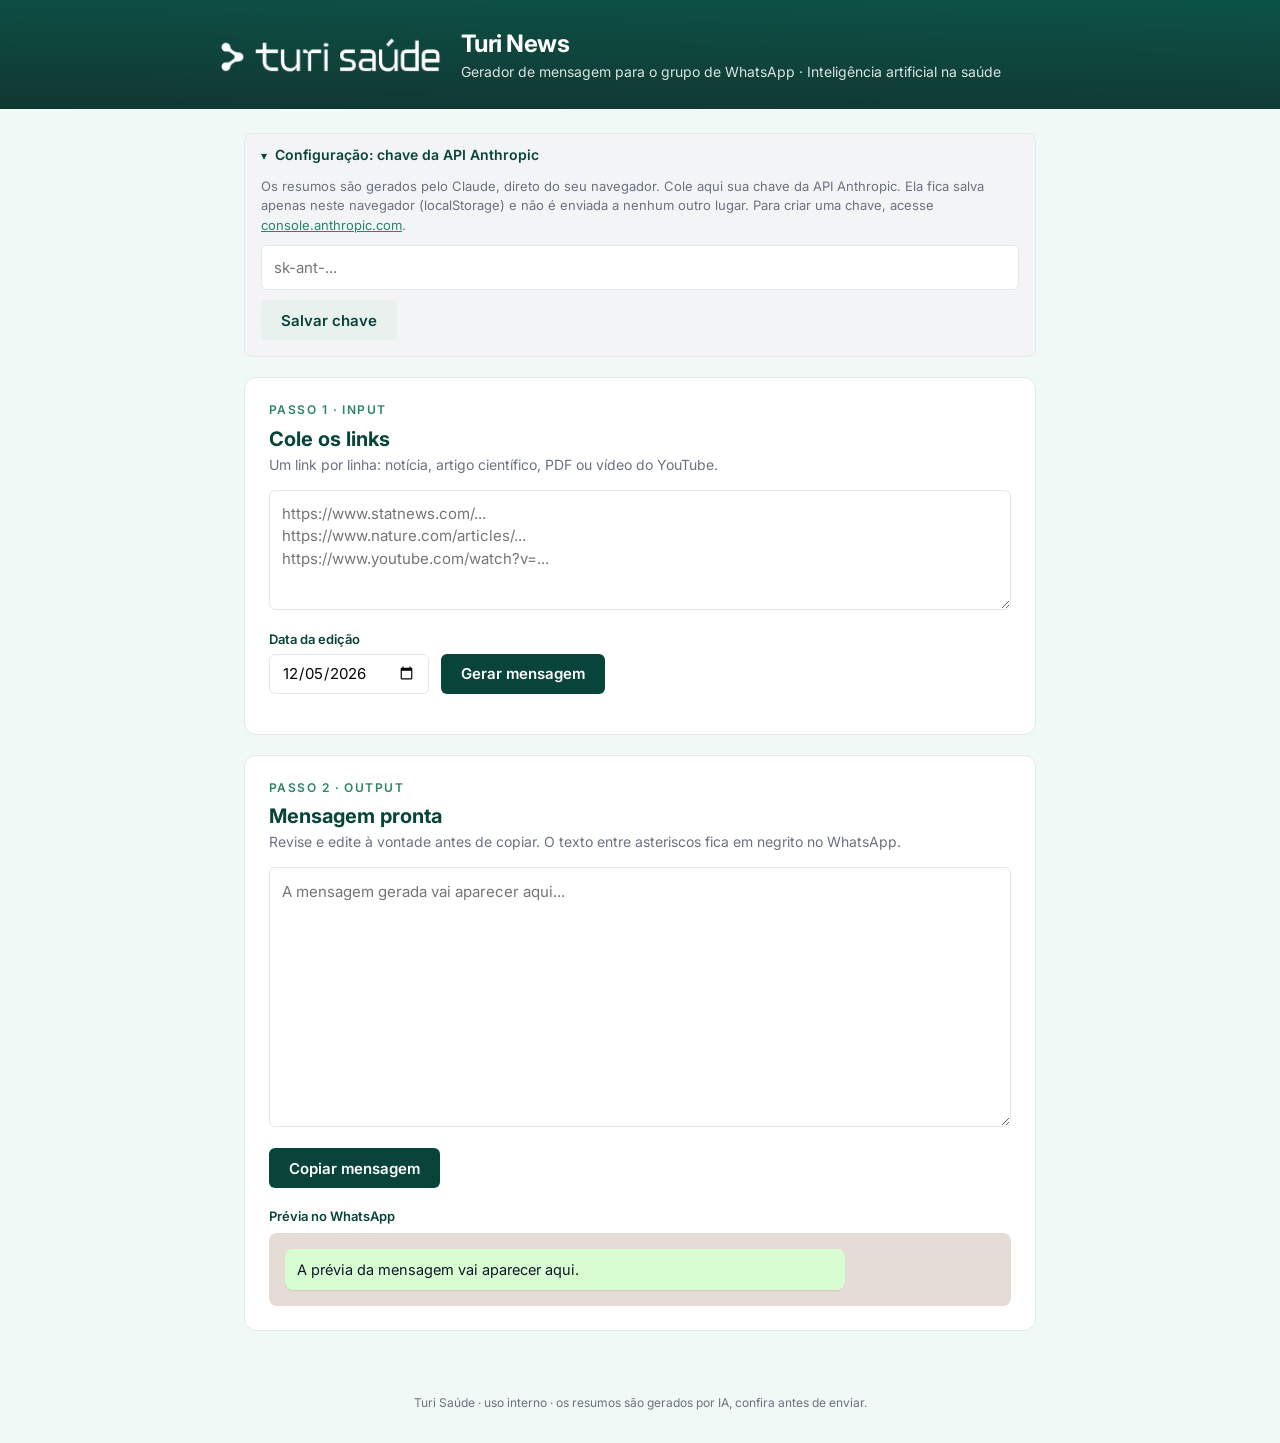
==== index.html @ 512fed7a "Turi News: gerador de mensagem de WhatsApp com resumos de IA na saúde Co-Authored-By: Claude Fable 5" ====
<!DOCTYPE html>
<html lang="pt-BR">
<head>
<meta charset="UTF-8">
<meta name="viewport" content="width=device-width, initial-scale=1.0">
<title>Turi News · Gerador de mensagem</title>
<link rel="icon" type="image/png" href="assets/symbol-green.png">
<link rel="preconnect" href="https://fonts.googleapis.com">
<link rel="preconnect" href="https://fonts.gstatic.com" crossorigin>
<link href="https://fonts.googleapis.com/css2?family=Inter:wght@400;500;600;700&display=swap" rel="stylesheet">
<style>
  :root {
    --background: #FFFFFF;
    --foreground: #040404;
    --muted-foreground: #6B7280;
    --border: #E5E7EB;
    --subtle: #F3F4F6;
    --primary: #3D8372;
    --primary-600: #2D8469;
    --primary-dark: #09443B;
    --primary-band: #0C5247;
    --primary-muted: #E9F1EF;
    --primary-50: #F0F9F6;
    --accent: #D08453;
    --destructive: #A53A36;
    --success: #386B20;
    --gradient-dark: linear-gradient(1deg, #113731 -0.23%, #0C5247 98.92%);
  }
  * { box-sizing: border-box; margin: 0; padding: 0; }
  body {
    font-family: 'Inter', system-ui, sans-serif;
    background: var(--primary-50);
    color: var(--foreground);
    font-size: 16px;
    line-height: 1.3;
    min-height: 100vh;
  }
  header {
    background: var(--gradient-dark);
    color: #fff;
    padding: 28px 24px;
  }
  .header-inner {
    max-width: 840px;
    margin: 0 auto;
    display: flex;
    align-items: center;
    gap: 20px;
    flex-wrap: wrap;
  }
  .header-inner img { height: 36px; display: block; }
  .header-text h1 { font-size: 24px; font-weight: 700; letter-spacing: -0.5px; }
  .header-text p { font-size: 14px; opacity: 0.85; margin-top: 4px; }
  main {
    max-width: 840px;
    margin: 0 auto;
    padding: 24px 24px 64px;
    display: flex;
    flex-direction: column;
    gap: 20px;
  }
  .card {
    background: var(--background);
    border: 1px solid var(--border);
    border-radius: 12px;
    padding: 24px;
  }
  .kicker {
    font-size: 12px;
    font-weight: 600;
    text-transform: uppercase;
    letter-spacing: 0.12em;
    color: var(--primary-600);
    margin-bottom: 8px;
  }
  .card h2 { font-size: 20px; font-weight: 700; color: var(--primary-dark); margin-bottom: 4px; }
  .card .hint { font-size: 14px; color: var(--muted-foreground); margin-bottom: 16px; }
  textarea, input[type="password"], input[type="date"] {
    width: 100%;
    font-family: 'Inter', system-ui, sans-serif;
    font-size: 15px;
    color: var(--foreground);
    background: #fff;
    border: 1px solid var(--border);
    border-radius: 6px;
    padding: 12px;
    outline: none;
  }
  textarea:focus, input:focus { border-color: var(--primary); }
  #links { min-height: 120px; resize: vertical; line-height: 1.5; }
  #output {
    min-height: 260px;
    resize: vertical;
    line-height: 1.55;
    white-space: pre-wrap;
  }
  .row { display: flex; gap: 12px; align-items: end; flex-wrap: wrap; margin-top: 16px; }
  .field { display: flex; flex-direction: column; gap: 6px; }
  .field label { font-size: 13px; font-weight: 600; color: var(--primary-dark); }
  input[type="date"] { height: 40px; width: 160px; }
  button {
    font-family: 'Inter', system-ui, sans-serif;
    font-size: 15px;
    font-weight: 600;
    border: none;
    border-radius: 6px;
    height: 40px;
    padding: 0 20px;
    cursor: pointer;
    transition: background 0.15s ease;
  }
  .btn-primary { background: var(--primary-dark); color: #fff; }
  .btn-primary:hover { background: var(--primary-band); }
  .btn-primary:disabled { background: #9CA3AF; cursor: not-allowed; }
  .btn-secondary { background: var(--primary-muted); color: var(--primary-dark); }
  .btn-secondary:hover { background: #CEEAE1; }
  details.config { border: 1px solid var(--border); border-radius: 8px; background: var(--subtle); }
  details.config summary {
    cursor: pointer;
    padding: 12px 16px;
    font-size: 14px;
    font-weight: 600;
    color: var(--primary-dark);
    list-style: none;
    display: flex;
    align-items: center;
    gap: 8px;
  }
  details.config summary::before { content: "▸"; font-size: 12px; }
  details.config[open] summary::before { content: "▾"; }
  details.config .config-body { padding: 0 16px 16px; display: flex; flex-direction: column; gap: 10px; }
  details.config .config-body p { font-size: 13px; color: var(--muted-foreground); line-height: 1.5; }
  details.config .config-body a { color: var(--primary-600); }
  .key-ok { font-size: 13px; color: var(--success); font-weight: 500; }
  #status { display: flex; flex-direction: column; gap: 8px; margin-top: 16px; }
  .status-item {
    display: flex;
    align-items: center;
    gap: 10px;
    font-size: 14px;
    color: var(--muted-foreground);
    background: var(--subtle);
    border-radius: 8px;
    padding: 10px 14px;
    word-break: break-all;
  }
  .status-item .icon { flex-shrink: 0; width: 18px; text-align: center; }
  .status-item.done { color: var(--primary-dark); background: var(--primary-muted); }
  .status-item.error { color: var(--destructive); background: #FDF2F2; }
  .spinner {
    width: 14px; height: 14px;
    border: 2px solid var(--border);
    border-top-color: var(--primary);
    border-radius: 50%;
    animation: spin 0.8s linear infinite;
    display: inline-block;
  }
  @keyframes spin { to { transform: rotate(360deg); } }
  .output-actions { display: flex; gap: 12px; margin-top: 16px; align-items: center; }
  #copy-feedback { font-size: 14px; color: var(--success); font-weight: 500; opacity: 0; transition: opacity 0.2s; }
  #copy-feedback.show { opacity: 1; }
  .preview-wrap { margin-top: 20px; }
  .preview-label { font-size: 13px; font-weight: 600; color: var(--primary-dark); margin-bottom: 8px; }
  .wa-bg {
    background: #E5DDD5;
    border-radius: 8px;
    padding: 16px;
  }
  .wa-bubble {
    background: #D9FDD3;
    border-radius: 8px;
    padding: 10px 12px;
    max-width: 560px;
    font-size: 14.5px;
    line-height: 1.45;
    white-space: pre-wrap;
    word-break: break-word;
    box-shadow: 0 1px 1px rgba(0,0,0,0.08);
    color: #111827;
  }
  .wa-bubble a { color: #027EB5; text-decoration: none; }
  footer {
    max-width: 840px;
    margin: 0 auto;
    padding: 0 24px 32px;
    font-size: 12px;
    color: var(--muted-foreground);
    text-align: center;
  }
  @media (max-width: 576px) {
    header { padding: 20px 16px; }
    main { padding: 16px 16px 48px; }
    .card { padding: 16px; }
  }
</style>
</head>
<body>

<header>
  <div class="header-inner">
    <img src="assets/logo-white.png" alt="Turi Saúde">
    <div class="header-text">
      <h1>Turi News</h1>
      <p>Gerador de mensagem para o grupo de WhatsApp · Inteligência artificial na saúde</p>
    </div>
  </div>
</header>

<main>

  <details class="config" id="config">
    <summary>Configuração: chave da API Anthropic <span class="key-ok" id="key-status"></span></summary>
    <div class="config-body">
      <p>Os resumos são gerados pelo Claude, direto do seu navegador. Cole aqui sua chave da API Anthropic. Ela fica salva apenas neste navegador (localStorage) e não é enviada a nenhum outro lugar. Para criar uma chave, acesse <a href="https://console.anthropic.com/settings/keys" target="_blank" rel="noopener">console.anthropic.com</a>.</p>
      <input type="password" id="api-key" placeholder="sk-ant-...">
      <div><button class="btn-secondary" id="save-key">Salvar chave</button></div>
    </div>
  </details>

  <section class="card">
    <div class="kicker">Passo 1 · Input</div>
    <h2>Cole os links</h2>
    <p class="hint">Um link por linha: notícia, artigo científico, PDF ou vídeo do YouTube.</p>
    <textarea id="links" placeholder="https://www.statnews.com/...&#10;https://www.nature.com/articles/...&#10;https://www.youtube.com/watch?v=..."></textarea>
    <div class="row">
      <div class="field">
        <label for="edition-date">Data da edição</label>
        <input type="date" id="edition-date">
      </div>
      <button class="btn-primary" id="generate">Gerar mensagem</button>
    </div>
    <div id="status"></div>
  </section>

  <section class="card">
    <div class="kicker">Passo 2 · Output</div>
    <h2>Mensagem pronta</h2>
    <p class="hint">Revise e edite à vontade antes de copiar. O texto entre asteriscos fica em negrito no WhatsApp.</p>
    <textarea id="output" placeholder="A mensagem gerada vai aparecer aqui..."></textarea>
    <div class="output-actions">
      <button class="btn-primary" id="copy">Copiar mensagem</button>
      <span id="copy-feedback">Copiada! É só colar no grupo.</span>
    </div>
    <div class="preview-wrap">
      <div class="preview-label">Prévia no WhatsApp</div>
      <div class="wa-bg"><div class="wa-bubble" id="preview">A prévia da mensagem vai aparecer aqui.</div></div>
    </div>
  </section>

</main>

<footer>Turi Saúde · uso interno · os resumos são gerados por IA, confira antes de enviar.</footer>

<script>
const $ = (id) => document.getElementById(id);
const KEY_STORAGE = 'turi_news_api_key';
const MODEL = 'claude-sonnet-5';

// ---------- API key ----------
function loadKey() {
  const k = localStorage.getItem(KEY_STORAGE) || '';
  $('api-key').value = k;
  $('key-status').textContent = k ? '· chave salva ✓' : '';
  if (!k) $('config').open = true;
  return k;
}
$('save-key').addEventListener('click', () => {
  localStorage.setItem(KEY_STORAGE, $('api-key').value.trim());
  loadKey();
  $('config').open = false;
});
loadKey();

// ---------- Date ----------
(function initDate() {
  const now = new Date();
  const pad = (n) => String(n).padStart(2, '0');
  $('edition-date').value = now.getFullYear() + '-' + pad(now.getMonth() + 1) + '-' + pad(now.getDate());
})();
function editionLabel() {
  const v = $('edition-date').value;
  if (!v) { const d = new Date(); return String(d.getDate()).padStart(2,'0') + '.' + String(d.getMonth()+1).padStart(2,'0'); }
  const [, m, d] = v.split('-');
  return d + '.' + m;
}

// ---------- Content fetching ----------
function stripHtml(html) {
  const doc = new DOMParser().parseFromString(html, 'text/html');
  doc.querySelectorAll('script,style,noscript,svg,nav,footer,iframe').forEach(el => el.remove());
  return (doc.body ? doc.body.textContent : '').replace(/\s+/g, ' ').trim();
}
async function fetchWithTimeout(url, ms) {
  const ctrl = new AbortController();
  const t = setTimeout(() => ctrl.abort(), ms);
  try { return await fetch(url, { signal: ctrl.signal }); }
  finally { clearTimeout(t); }
}
async function fetchContent(url) {
  // 1) Jina Reader: lida com notícias, PDFs e YouTube, e devolve markdown com CORS liberado
  try {
    const r = await fetchWithTimeout('https://r.jina.ai/' + url, 25000);
    if (r.ok) {
      const text = await r.text();
      if (text && text.trim().length > 60) return text;
    }
  } catch (e) { /* tenta fallback */ }
  // 2) Fallback: AllOrigins devolve o HTML bruto
  try {
    const r = await fetchWithTimeout('https://api.allorigins.win/raw?url=' + encodeURIComponent(url), 25000);
    if (r.ok) {
      const text = stripHtml(await r.text());
      if (text.length > 60) return text;
    }
  } catch (e) { /* segue sem conteúdo */ }
  return null;
}

// ---------- Claude ----------
async function summarize(url, content, apiKey) {
  const prompt = `Você escreve itens da "Turi News", uma curadoria de notícias sobre inteligência artificial na saúde enviada em um grupo de WhatsApp de médicos e profissionais de saúde no Brasil.

Com base no conteúdo abaixo, gere:
1. "resumo": UMA frase curta em português do Brasil (máximo 22 palavras), direta e informativa, resumindo a notícia, o estudo ou o vídeo. Sem hashtags, sem emojis, sem ponto de exclamação e sem travessão.
2. "veiculo": o nome do veículo de notícias, da revista científica ou do canal (exemplos: "Nature Medicine", "STAT News", "The Lancet Digital Health", "YouTube · nome do canal"). Se não conseguir identificar, deduza pelo domínio do link.

URL: ${url}

CONTEÚDO:
${content ? content.slice(0, 14000) : '(não foi possível extrair o conteúdo da página; deduza o assunto pelo URL e pelo que você souber sobre essa fonte, e seja honesto e genérico no resumo)'}

Responda APENAS com JSON válido no formato {"resumo": "...", "veiculo": "..."}`;

  const resp = await fetch('https://api.anthropic.com/v1/messages', {
    method: 'POST',
    headers: {
      'content-type': 'application/json',
      'x-api-key': apiKey,
      'anthropic-version': '2023-06-01',
      'anthropic-dangerous-direct-browser-access': 'true'
    },
    body: JSON.stringify({
      model: MODEL,
      max_tokens: 300,
      messages: [{ role: 'user', content: prompt }]
    })
  });
  if (!resp.ok) {
    if (resp.status === 401) throw new Error('Chave da API inválida. Confira na configuração acima.');
    if (resp.status === 429) throw new Error('Limite de uso da API atingido. Tente de novo em instantes.');
    const body = await resp.text().catch(() => '');
    throw new Error('Erro da API (' + resp.status + '). ' + body.slice(0, 120));
  }
  const data = await resp.json();
  const text = (data.content && data.content[0] && data.content[0].text || '').trim();
  const match = text.match(/\{[\s\S]*\}/);
  if (!match) throw new Error('Resposta inesperada do modelo.');
  const parsed = JSON.parse(match[0]);
  if (!parsed.resumo || !parsed.veiculo) throw new Error('Resposta incompleta do modelo.');
  return parsed;
}

// ---------- Status UI ----------
function statusItem(url) {
  const el = document.createElement('div');
  el.className = 'status-item';
  el.innerHTML = '<span class="icon"><span class="spinner"></span></span><span class="label"></span>';
  el.querySelector('.label').textContent = 'Lendo ' + url;
  $('status').appendChild(el);
  return {
    done(msg) { el.classList.add('done'); el.querySelector('.icon').textContent = '✓'; el.querySelector('.label').textContent = msg; },
    error(msg) { el.classList.add('error'); el.querySelector('.icon').textContent = '✕'; el.querySelector('.label').textContent = msg; },
    update(msg) { el.querySelector('.label').textContent = msg; }
  };
}

// ---------- Message assembly ----------
function buildMessage(items) {
  const blocks = items.map(i => `${i.resumo}\n${i.veiculo}\n→ ${i.url}`);
  return `*Turi News ${editionLabel()}*\n\n` + blocks.join('\n\n');
}
function renderPreview() {
  const raw = $('output').value || 'A prévia da mensagem vai aparecer aqui.';
  const esc = raw.replace(/&/g, '&amp;').replace(/</g, '&lt;').replace(/>/g, '&gt;');
  const html = esc
    .replace(/\*([^*\n]+)\*/g, '<strong>$1</strong>')
    .replace(/_([^_\n]+)_/g, '<em>$1</em>')
    .replace(/(https?:\/\/[^\s]+)/g, '<a href="$1" target="_blank" rel="noopener">$1</a>');
  $('preview').innerHTML = html;
}
$('output').addEventListener('input', renderPreview);

// ---------- Generate ----------
$('generate').addEventListener('click', async () => {
  const apiKey = ($('api-key').value || '').trim();
  if (!apiKey) {
    $('config').open = true;
    $('api-key').focus();
    return;
  }
  localStorage.setItem(KEY_STORAGE, apiKey);
  loadKey();

  let urls = $('links').value.split('\n').map(s => s.trim()).filter(Boolean);
  urls = urls.map(u => /^https?:\/\//i.test(u) ? u : 'https://' + u);
  if (!urls.length) { $('links').focus(); return; }

  const btn = $('generate');
  btn.disabled = true;
  btn.textContent = 'Gerando...';
  $('status').innerHTML = '';

  const items = [];
  for (const url of urls) {
    const st = statusItem(url);
    try {
      const content = await fetchContent(url);
      st.update((content ? 'Resumindo ' : 'Conteúdo indisponível, resumindo pelo link ') + url);
      const { resumo, veiculo } = await summarize(url, content, apiKey);
      items.push({ url, resumo, veiculo });
      st.done(resumo + ' (' + veiculo + ')');
    } catch (err) {
      items.push({ url, resumo: '[Edite: resumo da notícia]', veiculo: '[Edite: nome do veículo]' });
      st.error('Falhou: ' + url + ' · ' + err.message);
    }
  }

  $('output').value = buildMessage(items);
  renderPreview();
  btn.disabled = false;
  btn.textContent = 'Gerar mensagem';
  $('output').scrollIntoView({ behavior: 'smooth', block: 'start' });
});

// ---------- Copy ----------
$('copy').addEventListener('click', async () => {
  const text = $('output').value;
  if (!text) return;
  try {
    await navigator.clipboard.writeText(text);
  } catch (e) {
    $('output').select();
    document.execCommand('copy');
  }
  const fb = $('copy-feedback');
  fb.classList.add('show');
  setTimeout(() => fb.classList.remove('show'), 2500);
});
</script>
</body>
</html>
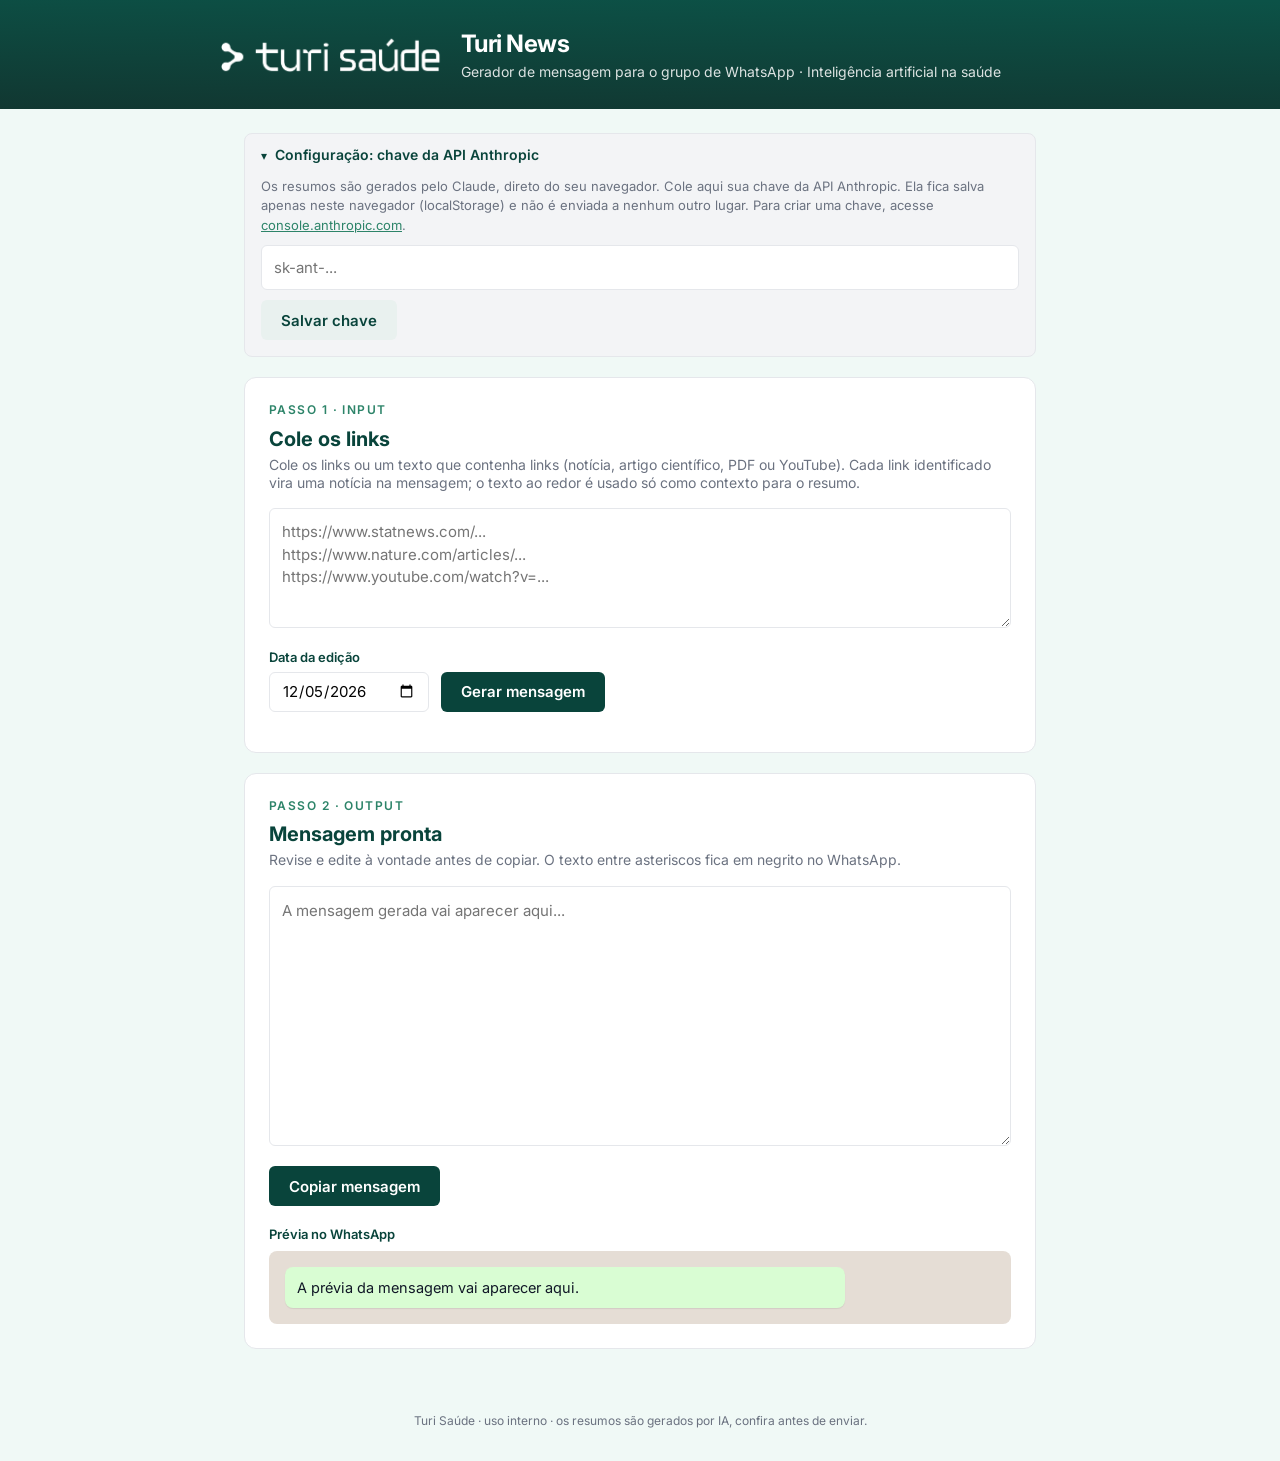
==== commit 3b8f82ba: "Identifica apenas URLs reais no texto colado; usa texto como contexto; título real de vídeos do YouT" ====
--- a/index.html
+++ b/index.html
@@ -220,7 +220,7 @@
   <section class="card">
     <div class="kicker">Passo 1 · Input</div>
     <h2>Cole os links</h2>
-    <p class="hint">Um link por linha: notícia, artigo científico, PDF ou vídeo do YouTube.</p>
+    <p class="hint">Cole os links ou um texto que contenha links (notícia, artigo científico, PDF ou YouTube). Cada link identificado vira uma notícia na mensagem; o texto ao redor é usado só como contexto para o resumo.</p>
     <textarea id="links" placeholder="https://www.statnews.com/...&#10;https://www.nature.com/articles/...&#10;https://www.youtube.com/watch?v=..."></textarea>
     <div class="row">
       <div class="field">
@@ -284,7 +284,31 @@
   return d + '.' + m;
 }
 
+// ---------- URL extraction ----------
+function extractUrls(text) {
+  const re = /\bhttps?:\/\/[^\s<>"'\)\]]+|\bwww\.[^\s<>"'\)\]]+/gi;
+  const found = text.match(re) || [];
+  // além do regex, aceita linhas inteiras que parecem um endereço (dominio.com/...), sem espaços
+  const bareLines = text.split('\n').map(s => s.trim())
+    .filter(s => s && !s.includes(' ') && !/^https?:\/\//i.test(s) && /^[a-z0-9][a-z0-9.-]*\.[a-z]{2,}(\/[^\s]*)?$/i.test(s));
+  const clean = found.concat(bareLines)
+    .map(u => u.replace(/[.,;:!?…]+$/, ''))
+    .map(u => /^https?:\/\//i.test(u) ? u : 'https://' + u);
+  return [...new Set(clean)];
+}
+
 // ---------- Content fetching ----------
+function isYouTube(url) { return /(youtube\.com|youtu\.be)\//i.test(url); }
+async function fetchYouTubeMeta(url) {
+  try {
+    const r = await fetchWithTimeout('https://noembed.com/embed?url=' + encodeURIComponent(url), 10000);
+    if (r.ok) {
+      const j = await r.json();
+      if (j && j.title) return 'Título do vídeo: ' + j.title + '\nCanal do YouTube: ' + (j.author_name || 'desconhecido');
+    }
+  } catch (e) { /* segue */ }
+  return null;
+}
 function stripHtml(html) {
   const doc = new DOMParser().parseFromString(html, 'text/html');
   doc.querySelectorAll('script,style,noscript,svg,nav,footer,iframe').forEach(el => el.remove());
@@ -297,12 +321,15 @@
   finally { clearTimeout(t); }
 }
 async function fetchContent(url) {
+  // 0) YouTube: busca título e canal reais via noembed (evita resumo inventado)
+  let ytMeta = null;
+  if (isYouTube(url)) ytMeta = await fetchYouTubeMeta(url);
   // 1) Jina Reader: lida com notícias, PDFs e YouTube, e devolve markdown com CORS liberado
   try {
     const r = await fetchWithTimeout('https://r.jina.ai/' + url, 25000);
     if (r.ok) {
       const text = await r.text();
-      if (text && text.trim().length > 60) return text;
+      if (text && text.trim().length > 60) return ytMeta ? ytMeta + '\n\n' + text : text;
     }
   } catch (e) { /* tenta fallback */ }
   // 2) Fallback: AllOrigins devolve o HTML bruto
@@ -310,24 +337,29 @@
     const r = await fetchWithTimeout('https://api.allorigins.win/raw?url=' + encodeURIComponent(url), 25000);
     if (r.ok) {
       const text = stripHtml(await r.text());
-      if (text.length > 60) return text;
+      if (text.length > 60) return ytMeta ? ytMeta + '\n\n' + text : text;
     }
   } catch (e) { /* segue sem conteúdo */ }
-  return null;
+  return ytMeta;
 }
 
 // ---------- Claude ----------
-async function summarize(url, content, apiKey) {
+async function summarize(url, content, userContext, apiKey) {
+  const contextBlock = (userContext || '').trim()
+    ? `\n\nTEXTO COLADO PELO USUÁRIO (pode conter título, data e resumo de apoio sobre este link e sobre outros; use apenas o que se referir a ESTE link):\n${userContext.trim().slice(0, 4000)}`
+    : '';
   const prompt = `Você escreve itens da "Turi News", uma curadoria de notícias sobre inteligência artificial na saúde enviada em um grupo de WhatsApp de médicos e profissionais de saúde no Brasil.
 
 Com base no conteúdo abaixo, gere:
 1. "resumo": UMA frase curta em português do Brasil (máximo 22 palavras), direta e informativa, resumindo a notícia, o estudo ou o vídeo. Sem hashtags, sem emojis, sem ponto de exclamação e sem travessão.
 2. "veiculo": o nome do veículo de notícias, da revista científica ou do canal (exemplos: "Nature Medicine", "STAT News", "The Lancet Digital Health", "YouTube · nome do canal"). Se não conseguir identificar, deduza pelo domínio do link.
 
+REGRA IMPORTANTE: nunca invente fatos. Se o conteúdo extraído e o texto do usuário não forem suficientes, escreva um resumo genérico e honesto apenas com o que estiver disponível (título, domínio, contexto).
+
 URL: ${url}
 
-CONTEÚDO:
-${content ? content.slice(0, 14000) : '(não foi possível extrair o conteúdo da página; deduza o assunto pelo URL e pelo que você souber sobre essa fonte, e seja honesto e genérico no resumo)'}
+CONTEÚDO EXTRAÍDO DA PÁGINA:
+${content ? content.slice(0, 14000) : '(não foi possível extrair o conteúdo da página; use o texto colado pelo usuário se houver, ou deduza pelo URL, sem inventar detalhes)'}${contextBlock}
 
 Responda APENAS com JSON válido no formato {"resumo": "...", "veiculo": "..."}`;
 
@@ -401,14 +433,22 @@
   localStorage.setItem(KEY_STORAGE, apiKey);
   loadKey();
 
-  let urls = $('links').value.split('\n').map(s => s.trim()).filter(Boolean);
-  urls = urls.map(u => /^https?:\/\//i.test(u) ? u : 'https://' + u);
-  if (!urls.length) { $('links').focus(); return; }
+  const rawInput = $('links').value;
+  const urls = extractUrls(rawInput);
+  if (!urls.length) {
+    $('status').innerHTML = '';
+    const st = statusItem('');
+    st.error('Nenhum link encontrado no texto colado. Confira se os links começam com http(s):// ou www.');
+    $('links').focus();
+    return;
+  }
 
   const btn = $('generate');
   btn.disabled = true;
   btn.textContent = 'Gerando...';
   $('status').innerHTML = '';
+  const stCount = statusItem('');
+  stCount.done(urls.length + (urls.length === 1 ? ' link identificado' : ' links identificados') + ' no texto. Cada um vira uma notícia.');
 
   const items = [];
   for (const url of urls) {
@@ -416,7 +456,7 @@
     try {
       const content = await fetchContent(url);
       st.update((content ? 'Resumindo ' : 'Conteúdo indisponível, resumindo pelo link ') + url);
-      const { resumo, veiculo } = await summarize(url, content, apiKey);
+      const { resumo, veiculo } = await summarize(url, content, rawInput, apiKey);
       items.push({ url, resumo, veiculo });
       st.done(resumo + ' (' + veiculo + ')');
     } catch (err) {
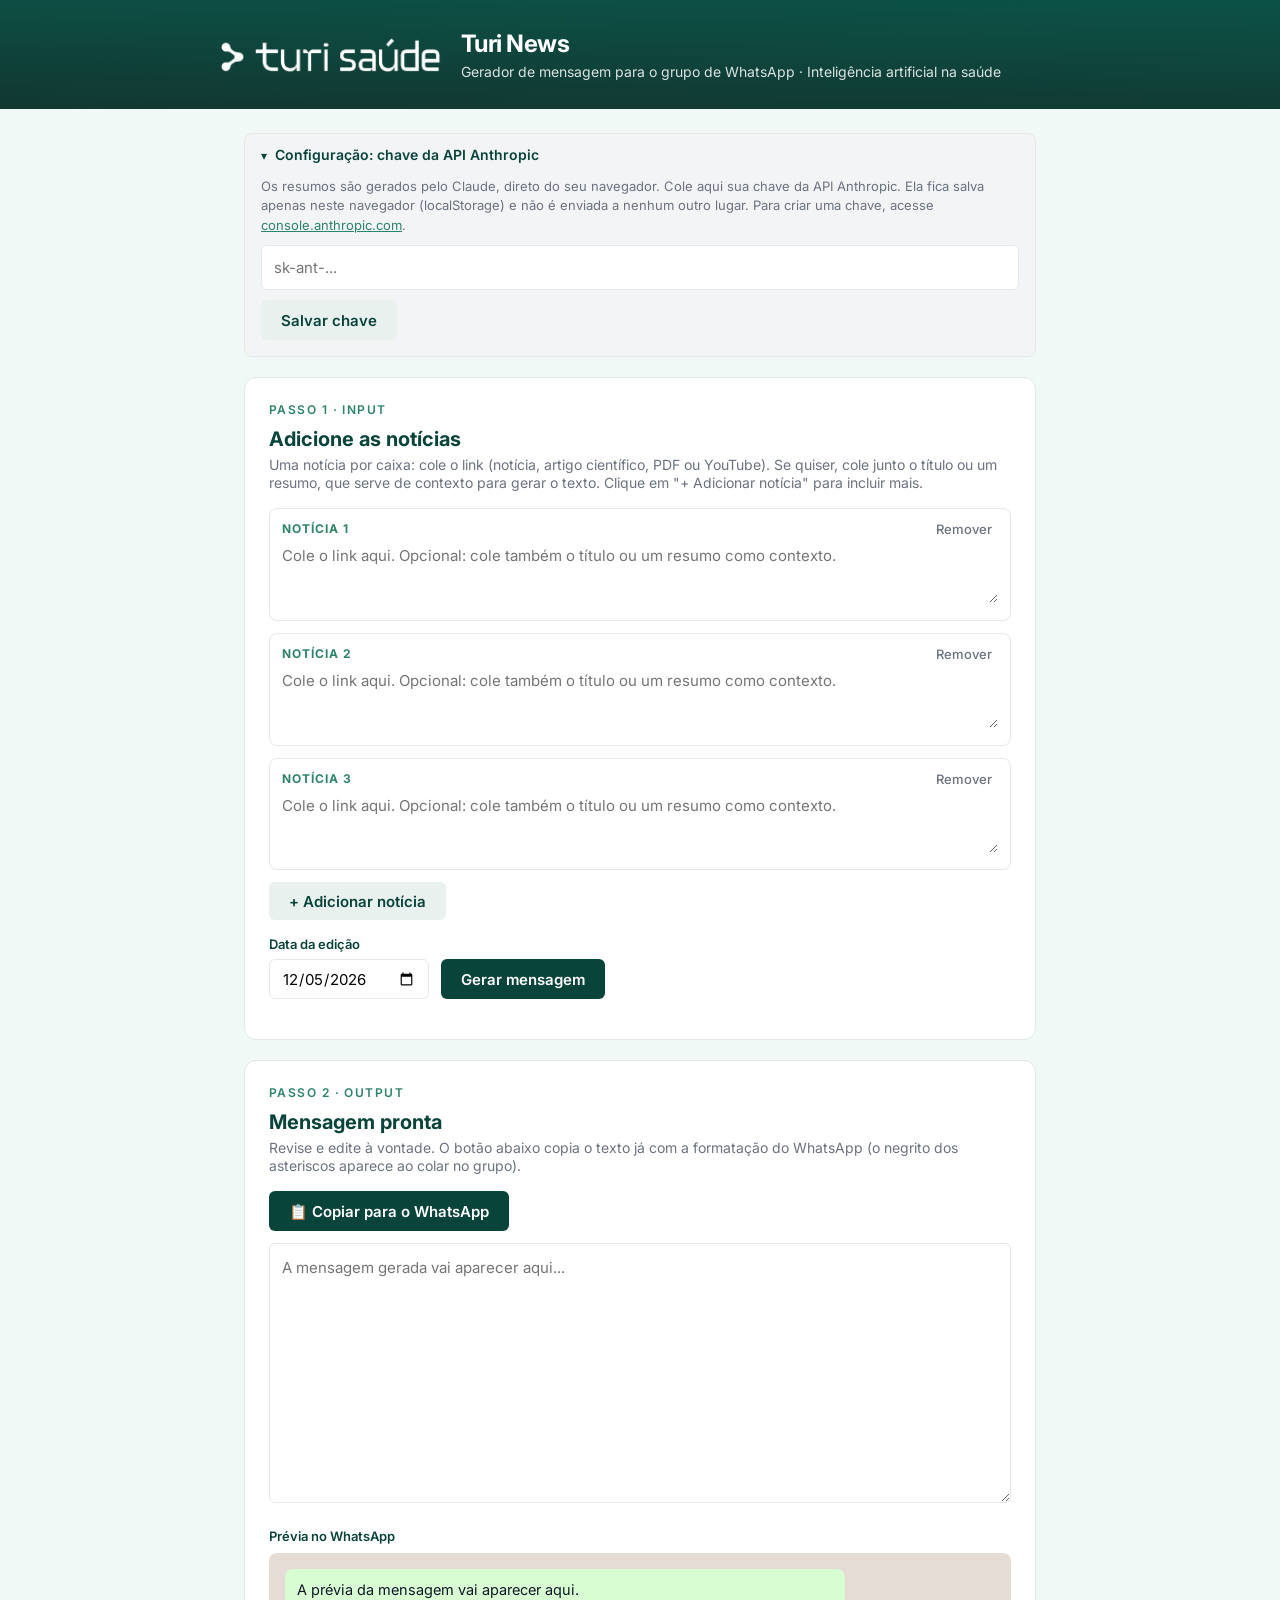
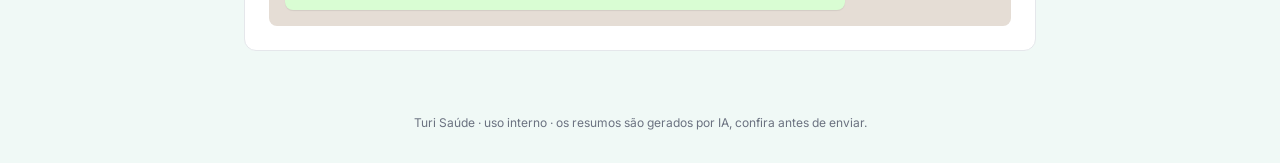
==== commit 16cc9b28: "Input em caixas separadas (3 base, botão + para adicionar/remover) e botão de copiar em destaque no " ====
--- a/index.html
+++ b/index.html
@@ -87,7 +87,54 @@
     outline: none;
   }
   textarea:focus, input:focus { border-color: var(--primary); }
-  #links { min-height: 120px; resize: vertical; line-height: 1.5; }
+  #inputs { display: flex; flex-direction: column; gap: 12px; }
+  .input-box {
+    border: 1px solid var(--border);
+    border-radius: 8px;
+    background: #fff;
+    padding: 10px 12px 12px;
+  }
+  .input-box-head {
+    display: flex;
+    align-items: center;
+    justify-content: space-between;
+    margin-bottom: 6px;
+  }
+  .input-box-label {
+    font-size: 12px;
+    font-weight: 700;
+    text-transform: uppercase;
+    letter-spacing: 0.08em;
+    color: var(--primary-600);
+  }
+  .input-remove {
+    background: transparent;
+    color: var(--muted-foreground);
+    font-size: 13px;
+    font-weight: 500;
+    height: auto;
+    padding: 2px 6px;
+    border-radius: 4px;
+  }
+  .input-remove:hover { color: var(--destructive); background: #FDF2F2; }
+  .input-box textarea {
+    min-height: 58px;
+    resize: vertical;
+    line-height: 1.5;
+    border: none;
+    padding: 0;
+  }
+  .input-box textarea:focus { border: none; }
+  .input-box:focus-within { border-color: var(--primary); }
+  .btn-add {
+    margin-top: 12px;
+    background: var(--primary-muted);
+    color: var(--primary-dark);
+    height: 38px;
+  }
+  .btn-add:hover { background: #CEEAE1; }
+  .btn-copy { font-size: 15px; }
+  .output-actions-top { margin-top: 0; margin-bottom: 12px; }
   #output {
     min-height: 260px;
     resize: vertical;
@@ -219,9 +266,10 @@
 
   <section class="card">
     <div class="kicker">Passo 1 · Input</div>
-    <h2>Cole os links</h2>
-    <p class="hint">Cole os links ou um texto que contenha links (notícia, artigo científico, PDF ou YouTube). Cada link identificado vira uma notícia na mensagem; o texto ao redor é usado só como contexto para o resumo.</p>
-    <textarea id="links" placeholder="https://www.statnews.com/...&#10;https://www.nature.com/articles/...&#10;https://www.youtube.com/watch?v=..."></textarea>
+    <h2>Adicione as notícias</h2>
+    <p class="hint">Uma notícia por caixa: cole o link (notícia, artigo científico, PDF ou YouTube). Se quiser, cole junto o título ou um resumo, que serve de contexto para gerar o texto. Clique em "+ Adicionar notícia" para incluir mais.</p>
+    <div id="inputs"></div>
+    <button class="btn-add" id="add-input" type="button">+ Adicionar notícia</button>
     <div class="row">
       <div class="field">
         <label for="edition-date">Data da edição</label>
@@ -235,12 +283,12 @@
   <section class="card">
     <div class="kicker">Passo 2 · Output</div>
     <h2>Mensagem pronta</h2>
-    <p class="hint">Revise e edite à vontade antes de copiar. O texto entre asteriscos fica em negrito no WhatsApp.</p>
-    <textarea id="output" placeholder="A mensagem gerada vai aparecer aqui..."></textarea>
-    <div class="output-actions">
-      <button class="btn-primary" id="copy">Copiar mensagem</button>
+    <p class="hint">Revise e edite à vontade. O botão abaixo copia o texto já com a formatação do WhatsApp (o negrito dos asteriscos aparece ao colar no grupo).</p>
+    <div class="output-actions output-actions-top">
+      <button class="btn-primary btn-copy" id="copy">📋 Copiar para o WhatsApp</button>
       <span id="copy-feedback">Copiada! É só colar no grupo.</span>
     </div>
+    <textarea id="output" placeholder="A mensagem gerada vai aparecer aqui..."></textarea>
     <div class="preview-wrap">
       <div class="preview-label">Prévia no WhatsApp</div>
       <div class="wa-bg"><div class="wa-bubble" id="preview">A prévia da mensagem vai aparecer aqui.</div></div>
@@ -283,6 +331,36 @@
   const [, m, d] = v.split('-');
   return d + '.' + m;
 }
+
+// ---------- Input boxes ----------
+const inputsEl = $('inputs');
+function renumber() {
+  const boxes = [...inputsEl.querySelectorAll('.input-box')];
+  const showRemove = boxes.length > 1;
+  boxes.forEach((b, i) => {
+    b.querySelector('.input-box-label').textContent = 'Notícia ' + (i + 1);
+    b.querySelector('.input-remove').style.display = showRemove ? '' : 'none';
+  });
+}
+function makeBox(value) {
+  const box = document.createElement('div');
+  box.className = 'input-box';
+  box.innerHTML =
+    '<div class="input-box-head">' +
+      '<span class="input-box-label"></span>' +
+      '<button type="button" class="input-remove">Remover</button>' +
+    '</div>' +
+    '<textarea class="link-input" placeholder="Cole o link aqui. Opcional: cole também o título ou um resumo como contexto."></textarea>';
+  if (value) box.querySelector('.link-input').value = value;
+  box.querySelector('.input-remove').addEventListener('click', () => { box.remove(); renumber(); });
+  return box;
+}
+function addBox(value) { inputsEl.appendChild(makeBox(value)); renumber(); }
+for (let i = 0; i < 3; i++) addBox();
+$('add-input').addEventListener('click', () => {
+  addBox();
+  inputsEl.lastElementChild.querySelector('.link-input').focus();
+});
 
 // ---------- URL extraction ----------
 function extractUrls(text) {
@@ -407,9 +485,11 @@
 }
 
 // ---------- Message assembly ----------
+const NUM_EMOJI = ['1️⃣','2️⃣','3️⃣','4️⃣','5️⃣','6️⃣','7️⃣','8️⃣','9️⃣','🔟'];
+function numMarker(i) { return i < 10 ? NUM_EMOJI[i] : (i + 1) + '.'; }
 function buildMessage(items) {
-  const blocks = items.map(i => `${i.resumo}\n${i.veiculo}\n→ ${i.url}`);
-  return `*Turi News ${editionLabel()}*\n\n` + blocks.join('\n\n');
+  const blocks = items.map((it, idx) => `${numMarker(idx)} ${it.resumo}\n📍 ${it.veiculo}\n🔗 ${it.url}`);
+  return `🩺 *Turi News · ${editionLabel()}*\nInteligência artificial na saúde\n\n` + blocks.join('\n\n');
 }
 function renderPreview() {
   const raw = $('output').value || 'A prévia da mensagem vai aparecer aqui.';
@@ -433,13 +513,21 @@
   localStorage.setItem(KEY_STORAGE, apiKey);
   loadKey();
 
-  const rawInput = $('links').value;
-  const urls = extractUrls(rawInput);
-  if (!urls.length) {
+  // Cada caixa vira uma notícia. Extrai o(s) link(s) de cada caixa e usa o texto da caixa como contexto.
+  const boxTexts = [...document.querySelectorAll('.link-input')].map(t => t.value).filter(s => s.trim());
+  const jobs = [];
+  const seen = new Set();
+  for (const boxText of boxTexts) {
+    for (const url of extractUrls(boxText)) {
+      if (seen.has(url)) continue;
+      seen.add(url);
+      jobs.push({ url, context: boxText });
+    }
+  }
+  if (!jobs.length) {
     $('status').innerHTML = '';
     const st = statusItem('');
-    st.error('Nenhum link encontrado no texto colado. Confira se os links começam com http(s):// ou www.');
-    $('links').focus();
+    st.error('Nenhum link encontrado nas caixas. Confira se os links começam com http(s):// ou www.');
     return;
   }
 
@@ -448,20 +536,20 @@
   btn.textContent = 'Gerando...';
   $('status').innerHTML = '';
   const stCount = statusItem('');
-  stCount.done(urls.length + (urls.length === 1 ? ' link identificado' : ' links identificados') + ' no texto. Cada um vira uma notícia.');
+  stCount.done(jobs.length + (jobs.length === 1 ? ' link identificado' : ' links identificados') + '. Cada um vira uma notícia.');
 
   const items = [];
-  for (const url of urls) {
-    const st = statusItem(url);
+  for (const job of jobs) {
+    const st = statusItem(job.url);
     try {
-      const content = await fetchContent(url);
-      st.update((content ? 'Resumindo ' : 'Conteúdo indisponível, resumindo pelo link ') + url);
-      const { resumo, veiculo } = await summarize(url, content, rawInput, apiKey);
-      items.push({ url, resumo, veiculo });
+      const content = await fetchContent(job.url);
+      st.update((content ? 'Resumindo ' : 'Conteúdo indisponível, resumindo pelo link ') + job.url);
+      const { resumo, veiculo } = await summarize(job.url, content, job.context, apiKey);
+      items.push({ url: job.url, resumo, veiculo });
       st.done(resumo + ' (' + veiculo + ')');
     } catch (err) {
-      items.push({ url, resumo: '[Edite: resumo da notícia]', veiculo: '[Edite: nome do veículo]' });
-      st.error('Falhou: ' + url + ' · ' + err.message);
+      items.push({ url: job.url, resumo: '[Edite: resumo da notícia]', veiculo: '[Edite: nome do veículo]' });
+      st.error('Falhou: ' + job.url + ' · ' + err.message);
     }
   }
 
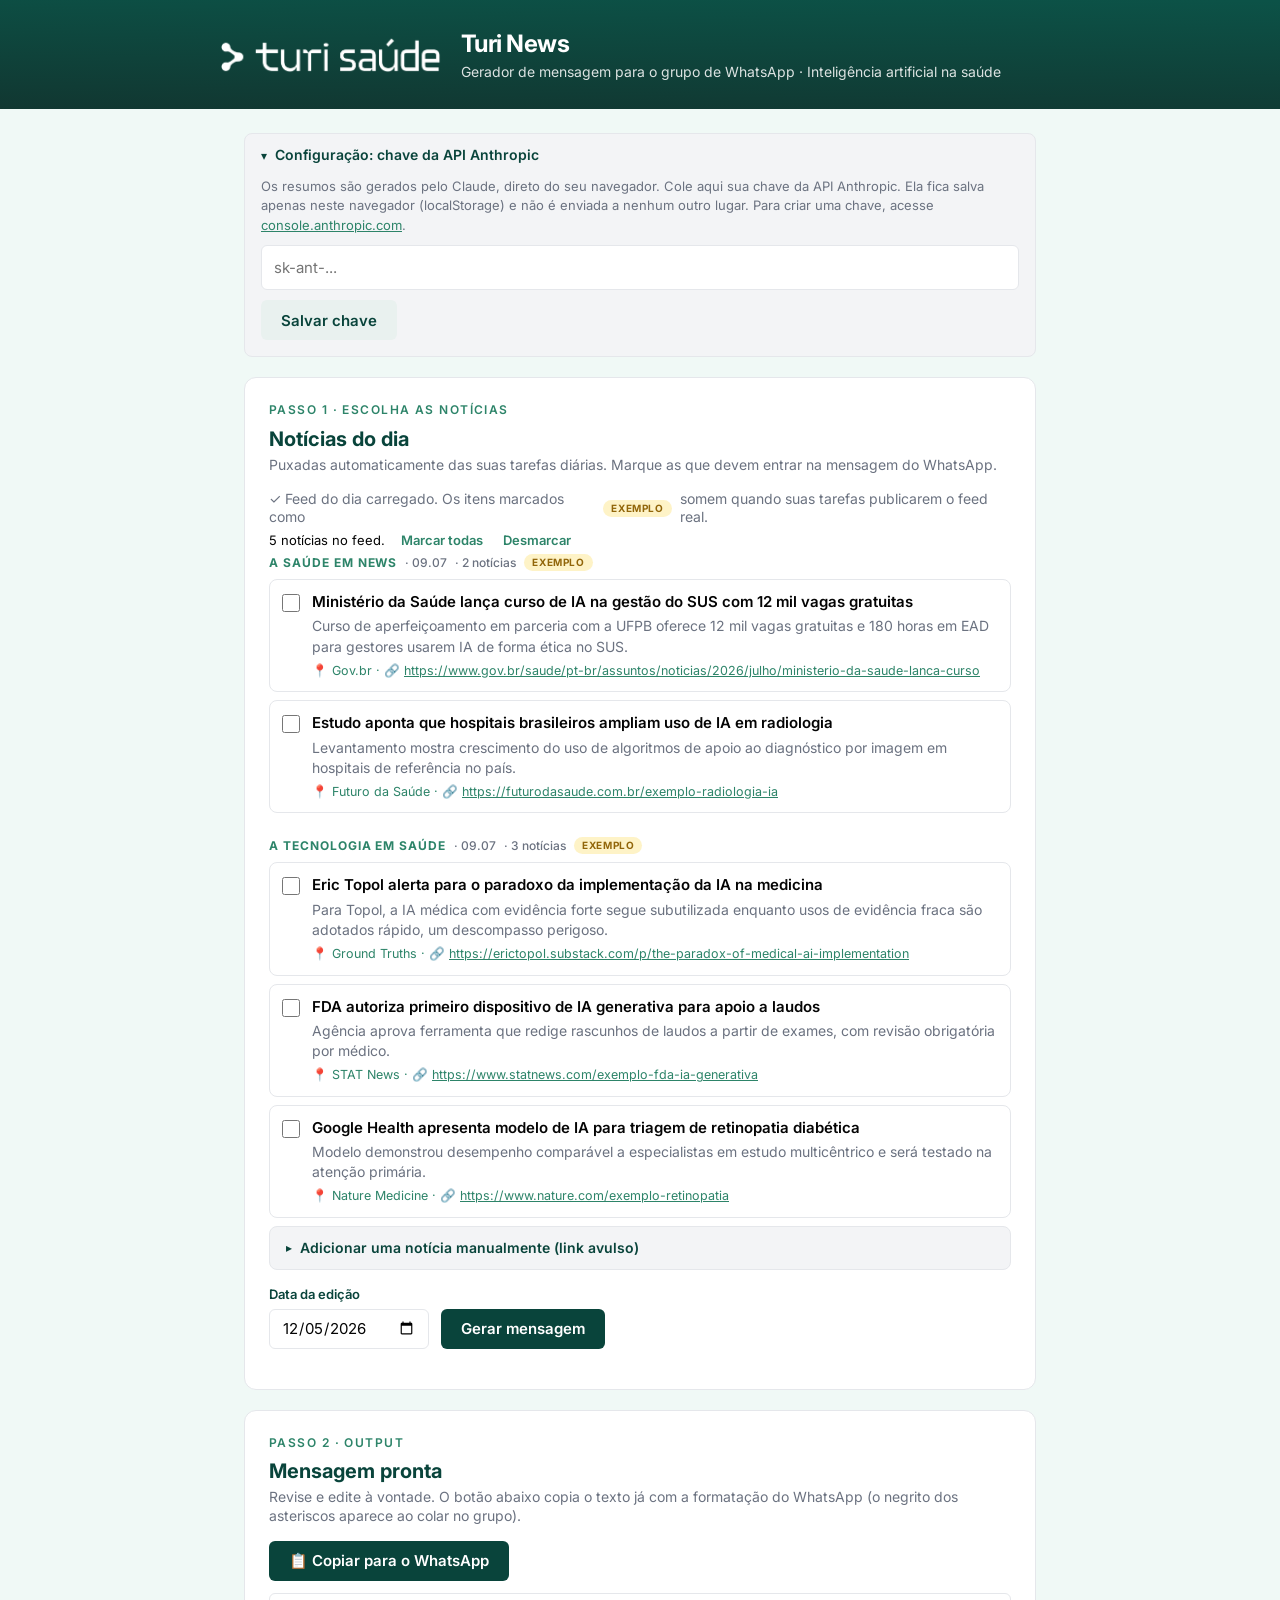
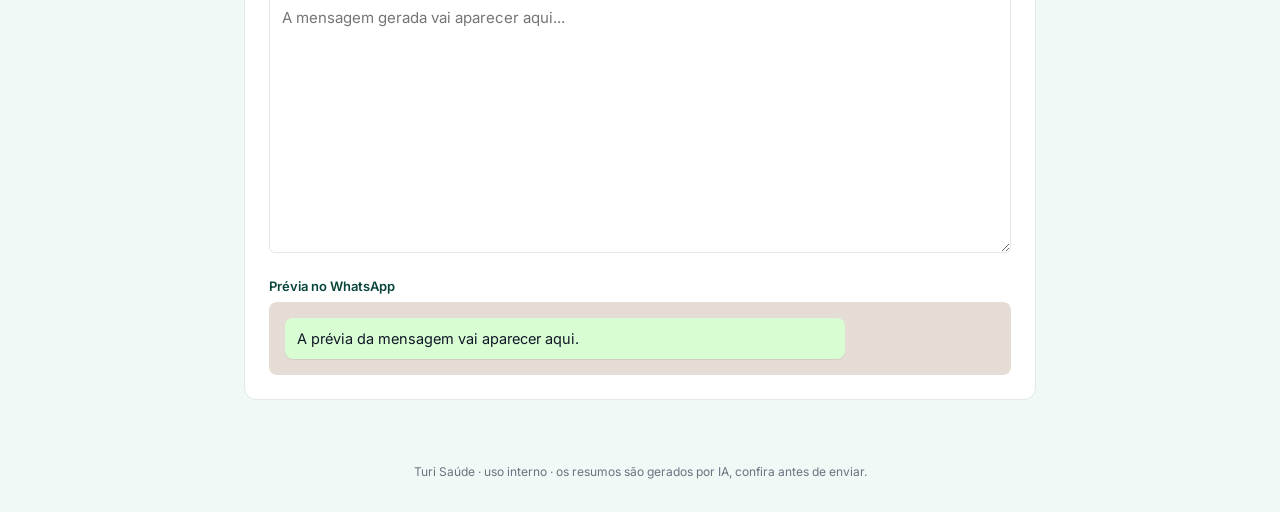
==== commit d76a1a2b: "Feed do dia: consome feed/*.json das tarefas com seleção por caixinha (sem API) Co-Authored-By: Clau" ====
--- a/index.html
+++ b/index.html
@@ -133,6 +133,36 @@
     height: 38px;
   }
   .btn-add:hover { background: #CEEAE1; }
+  /* Feed */
+  .feed-status { font-size: 14px; color: var(--muted-foreground); display: flex; align-items: center; gap: 8px; margin-bottom: 4px; }
+  .feed-status.error { color: var(--destructive); }
+  #feed-list { display: flex; flex-direction: column; gap: 16px; }
+  .feed-group-head {
+    display: flex; align-items: center; gap: 8px; flex-wrap: wrap;
+    font-size: 12px; font-weight: 700; text-transform: uppercase; letter-spacing: 0.08em;
+    color: var(--primary-600); margin-bottom: 8px;
+  }
+  .feed-group-head .count { color: var(--muted-foreground); font-weight: 500; text-transform: none; letter-spacing: 0; }
+  .badge {
+    font-size: 10px; font-weight: 700; text-transform: uppercase; letter-spacing: 0.06em;
+    background: var(--warning-light, #FEF3C7); color: #92660A; border-radius: 999px; padding: 2px 8px;
+  }
+  .feed-item {
+    display: flex; gap: 12px; align-items: flex-start;
+    border: 1px solid var(--border); border-radius: 8px; padding: 12px; cursor: pointer;
+    transition: border-color 0.12s, background 0.12s; background: #fff; margin-bottom: 8px;
+  }
+  .feed-item:hover { border-color: var(--primary-300, #8BCAB6); }
+  .feed-item.checked { border-color: var(--primary); background: var(--primary-50); }
+  .feed-item input[type="checkbox"] { width: 18px; height: 18px; margin-top: 2px; flex-shrink: 0; accent-color: var(--primary-dark); cursor: pointer; }
+  .feed-item-body { flex: 1; min-width: 0; }
+  .feed-item-title { font-size: 15px; font-weight: 600; color: var(--foreground); line-height: 1.35; }
+  .feed-item-resumo { font-size: 14px; color: var(--muted-foreground); line-height: 1.45; margin-top: 4px; }
+  .feed-item-meta { font-size: 12.5px; color: var(--primary-600); margin-top: 6px; word-break: break-all; }
+  .feed-item-meta a { color: var(--primary-600); }
+  .feed-select-bar { display: flex; gap: 12px; align-items: center; font-size: 13px; margin: 2px 0 4px; }
+  .feed-select-bar button { background: none; color: var(--primary-600); font-weight: 600; height: auto; padding: 2px 4px; font-size: 13px; }
+  .feed-select-bar button:hover { text-decoration: underline; }
   .btn-copy { font-size: 15px; }
   .output-actions-top { margin-top: 0; margin-bottom: 12px; }
   #output {
@@ -265,11 +295,21 @@
   </details>
 
   <section class="card">
-    <div class="kicker">Passo 1 · Input</div>
-    <h2>Adicione as notícias</h2>
-    <p class="hint">Uma notícia por caixa: cole o link (notícia, artigo científico, PDF ou YouTube). Se quiser, cole junto o título ou um resumo, que serve de contexto para gerar o texto. Clique em "+ Adicionar notícia" para incluir mais.</p>
-    <div id="inputs"></div>
-    <button class="btn-add" id="add-input" type="button">+ Adicionar notícia</button>
+    <div class="kicker">Passo 1 · Escolha as notícias</div>
+    <h2>Notícias do dia</h2>
+    <p class="hint">Puxadas automaticamente das suas tarefas diárias. Marque as que devem entrar na mensagem do WhatsApp.</p>
+    <div id="feed-status" class="feed-status"><span class="spinner"></span> Carregando o feed do dia...</div>
+    <div id="feed-list"></div>
+
+    <details class="config manual" id="manual">
+      <summary>Adicionar uma notícia manualmente (link avulso)</summary>
+      <div class="config-body">
+        <p class="hint" style="margin:0 0 4px;">Uma notícia por caixa: cole o link (notícia, artigo, PDF ou YouTube) e, se quiser, o título/resumo como contexto. O resumo é gerado pela IA (precisa da chave da API).</p>
+        <div id="inputs"></div>
+        <button class="btn-add" id="add-input" type="button">+ Adicionar notícia</button>
+      </div>
+    </details>
+
     <div class="row">
       <div class="field">
         <label for="edition-date">Data da edição</label>
@@ -361,6 +401,91 @@
   addBox();
   inputsEl.lastElementChild.querySelector('.link-input').focus();
 });
+
+// ---------- Feed diário (das tarefas) ----------
+const FEEDS = [
+  { file: 'feed/saude.json', fallback: 'A saúde em News' },
+  { file: 'feed/tecnologia.json', fallback: 'A tecnologia em saúde' }
+];
+function escapeHtml(s) {
+  return String(s == null ? '' : s).replace(/&/g,'&amp;').replace(/</g,'&lt;').replace(/>/g,'&gt;').replace(/"/g,'&quot;');
+}
+function domainName(url) {
+  try { return new URL(url).hostname.replace(/^www\./, ''); } catch (e) { return ''; }
+}
+function fmtFeedDate(d) {
+  const m = /^(\d{4})-(\d{2})-(\d{2})/.exec(d || '');
+  return m ? m[3] + '.' + m[2] : (d || '');
+}
+function setFeedItemState(cb) { cb.closest('.feed-item').classList.toggle('checked', cb.checked); }
+function renderFeedGroup(fonte, dataStr, items, isExample) {
+  const group = document.createElement('div');
+  group.className = 'feed-group';
+  const head = document.createElement('div');
+  head.className = 'feed-group-head';
+  head.innerHTML = '<span>' + escapeHtml(fonte) + '</span>' +
+    (dataStr ? '<span class="count">· ' + fmtFeedDate(dataStr) + '</span>' : '') +
+    '<span class="count">· ' + items.length + (items.length === 1 ? ' notícia' : ' notícias') + '</span>' +
+    (isExample ? '<span class="badge">exemplo</span>' : '');
+  group.appendChild(head);
+  items.forEach(it => {
+    const veic = it.veiculo || domainName(it.link) || 'Fonte não identificada';
+    const label = document.createElement('label');
+    label.className = 'feed-item';
+    label.innerHTML =
+      '<input type="checkbox">' +
+      '<div class="feed-item-body">' +
+        '<div class="feed-item-title"></div>' +
+        '<div class="feed-item-resumo"></div>' +
+        '<div class="feed-item-meta">📍 ' + escapeHtml(veic) + ' · 🔗 <a href="' + encodeURI(it.link || '') + '" target="_blank" rel="noopener">' + escapeHtml(it.link || '') + '</a></div>' +
+      '</div>';
+    label.querySelector('.feed-item-title').textContent = it.titulo || it.resumo || '(sem título)';
+    label.querySelector('.feed-item-resumo').textContent = it.resumo || '';
+    const cb = label.querySelector('input');
+    cb._item = { url: it.link, resumo: it.resumo || it.titulo || '', veiculo: veic };
+    cb.addEventListener('change', () => setFeedItemState(cb));
+    group.appendChild(label);
+  });
+  return group;
+}
+async function loadFeeds() {
+  const list = $('feed-list');
+  const statusEl = $('feed-status');
+  let total = 0, loadedAny = false, anyExample = false;
+  const bust = '?t=' + Math.random().toString(36).slice(2);
+  for (const feed of FEEDS) {
+    try {
+      const r = await fetch(feed.file + bust, { cache: 'no-store' });
+      if (!r.ok) continue;
+      const data = await r.json();
+      const items = (data.itens || data.items || []).filter(x => x && x.link);
+      if (!items.length) continue;
+      loadedAny = true; total += items.length;
+      if (data.exemplo) anyExample = true;
+      list.appendChild(renderFeedGroup(data.fonte || feed.fallback, data.data, items, !!data.exemplo));
+    } catch (e) { /* feed indisponível, segue */ }
+  }
+  if (loadedAny) {
+    const bar = document.createElement('div');
+    bar.className = 'feed-select-bar';
+    bar.innerHTML = '<span>' + total + ' notícias no feed.</span>' +
+      '<button type="button" id="sel-all">Marcar todas</button>' +
+      '<button type="button" id="sel-none">Desmarcar</button>';
+    list.parentNode.insertBefore(bar, list);
+    const setAll = (v) => document.querySelectorAll('#feed-list input[type=checkbox]').forEach(cb => { cb.checked = v; setFeedItemState(cb); });
+    $('sel-all').addEventListener('click', () => setAll(true));
+    $('sel-none').addEventListener('click', () => setAll(false));
+    statusEl.classList.remove('error');
+    statusEl.innerHTML = anyExample
+      ? '✓ Feed do dia carregado. Os itens marcados como <span class="badge">exemplo</span> somem quando suas tarefas publicarem o feed real.'
+      : '✓ Feed do dia carregado.';
+  } else {
+    statusEl.classList.remove('error');
+    statusEl.textContent = 'Nenhum feed do dia encontrado ainda. Você pode adicionar notícias manualmente abaixo.';
+    $('manual').open = true;
+  }
+}
+loadFeeds();
 
 // ---------- URL extraction ----------
 function extractUrls(text) {
@@ -504,19 +629,15 @@
 
 // ---------- Generate ----------
 $('generate').addEventListener('click', async () => {
-  const apiKey = ($('api-key').value || '').trim();
-  if (!apiKey) {
-    $('config').open = true;
-    $('api-key').focus();
-    return;
-  }
-  localStorage.setItem(KEY_STORAGE, apiKey);
-  loadKey();
-
-  // Cada caixa vira uma notícia. Extrai o(s) link(s) de cada caixa e usa o texto da caixa como contexto.
+  // 1) Notícias marcadas no feed: já têm resumo e veículo, não precisam de API.
+  const feedItems = [...document.querySelectorAll('#feed-list input[type=checkbox]')]
+    .filter(cb => cb.checked)
+    .map(cb => cb._item);
+
+  // 2) Links manuais: extraídos das caixas, resumidos via API. Usa o texto da caixa como contexto.
   const boxTexts = [...document.querySelectorAll('.link-input')].map(t => t.value).filter(s => s.trim());
   const jobs = [];
-  const seen = new Set();
+  const seen = new Set(feedItems.map(i => i.url));
   for (const boxText of boxTexts) {
     for (const url of extractUrls(boxText)) {
       if (seen.has(url)) continue;
@@ -524,21 +645,37 @@
       jobs.push({ url, context: boxText });
     }
   }
-  if (!jobs.length) {
+
+  if (!feedItems.length && !jobs.length) {
     $('status').innerHTML = '';
-    const st = statusItem('');
-    st.error('Nenhum link encontrado nas caixas. Confira se os links começam com http(s):// ou www.');
+    statusItem('').error('Marque ao menos uma notícia do feed acima, ou adicione um link manual.');
     return;
   }
+
+  const apiKey = ($('api-key').value || '').trim();
+  if (jobs.length && !apiKey) {
+    $('config').open = true;
+    $('manual').open = true;
+    $('api-key').focus();
+    $('status').innerHTML = '';
+    statusItem('').error('Para resumir links manuais é preciso a chave da API. As notícias do feed não precisam de chave.');
+    return;
+  }
+  if (apiKey) { localStorage.setItem(KEY_STORAGE, apiKey); loadKey(); }
 
   const btn = $('generate');
   btn.disabled = true;
   btn.textContent = 'Gerando...';
   $('status').innerHTML = '';
-  const stCount = statusItem('');
-  stCount.done(jobs.length + (jobs.length === 1 ? ' link identificado' : ' links identificados') + '. Cada um vira uma notícia.');
 
   const items = [];
+  // Feed primeiro, na ordem exibida.
+  feedItems.forEach(it => items.push({ url: it.url, resumo: it.resumo, veiculo: it.veiculo }));
+  if (feedItems.length) {
+    statusItem('').done(feedItems.length + (feedItems.length === 1 ? ' notícia do feed adicionada.' : ' notícias do feed adicionadas.'));
+  }
+
+  // Links manuais via API.
   for (const job of jobs) {
     const st = statusItem(job.url);
     try {
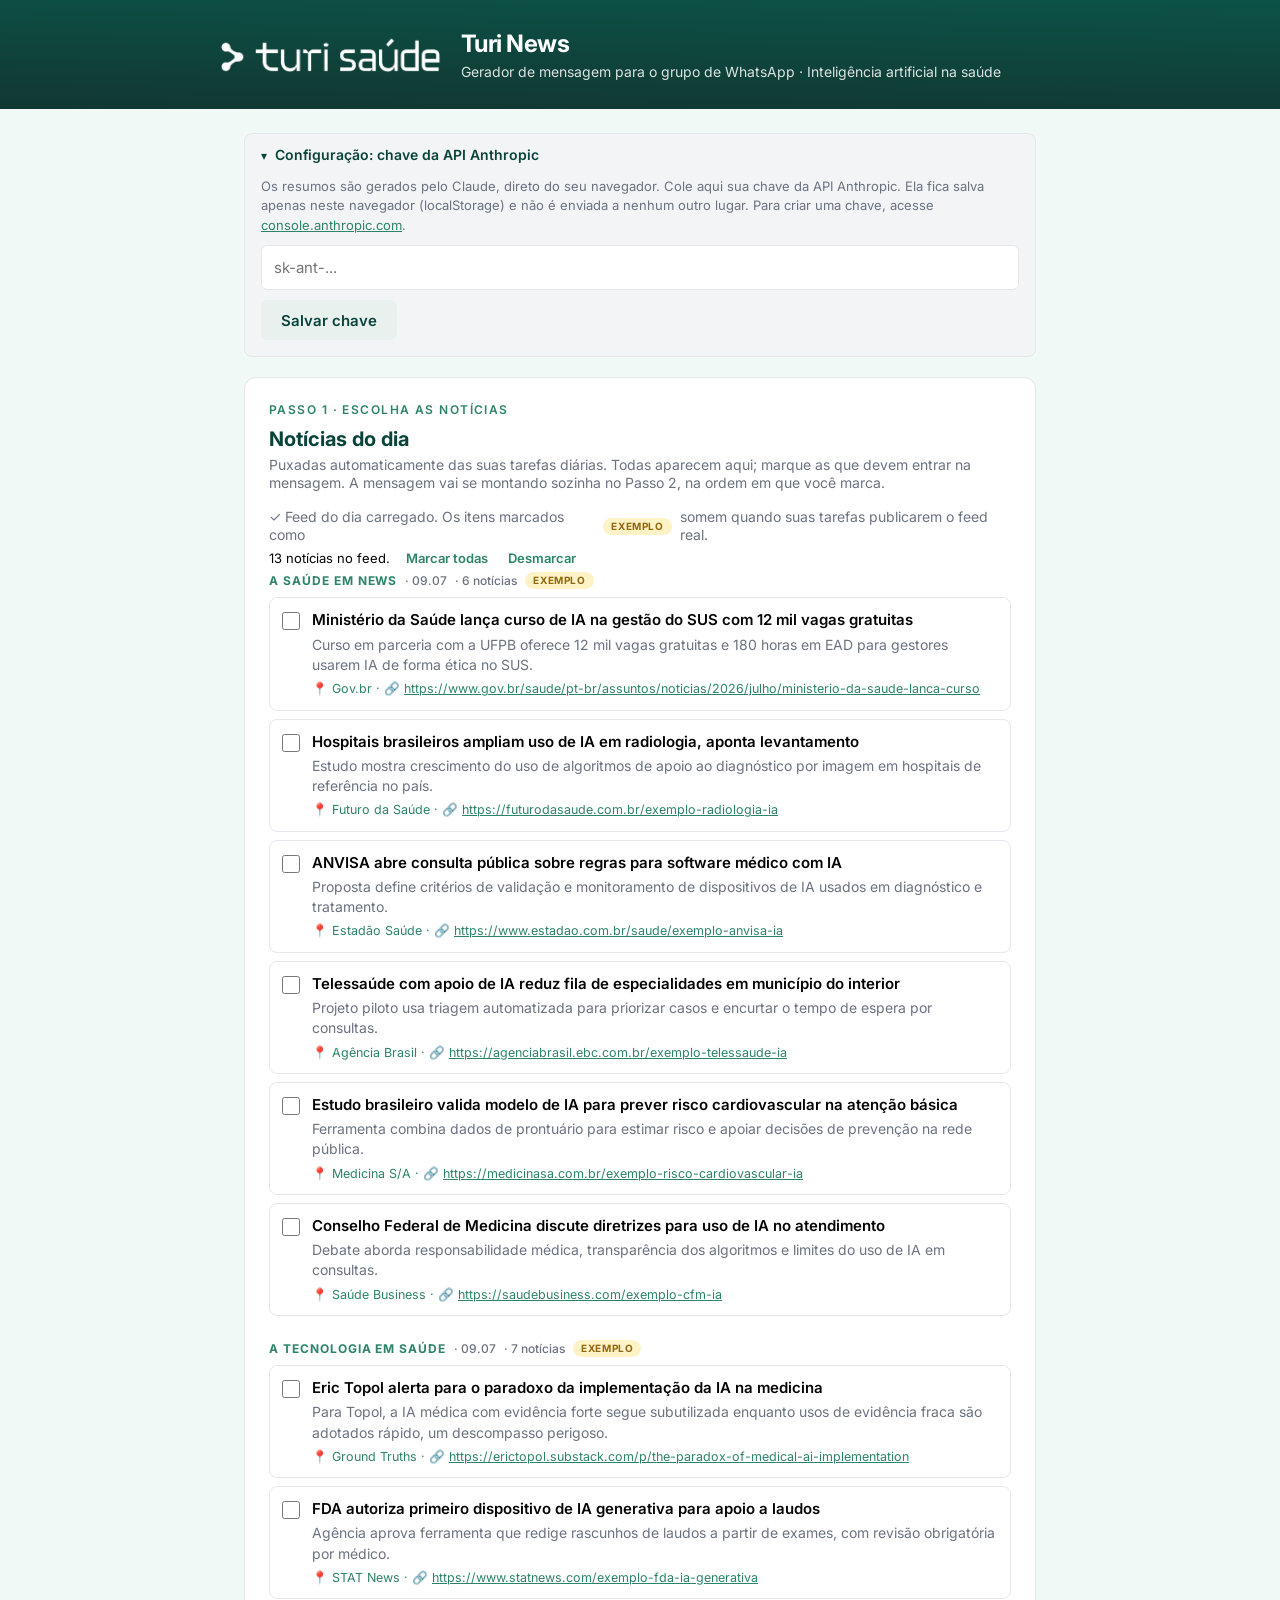
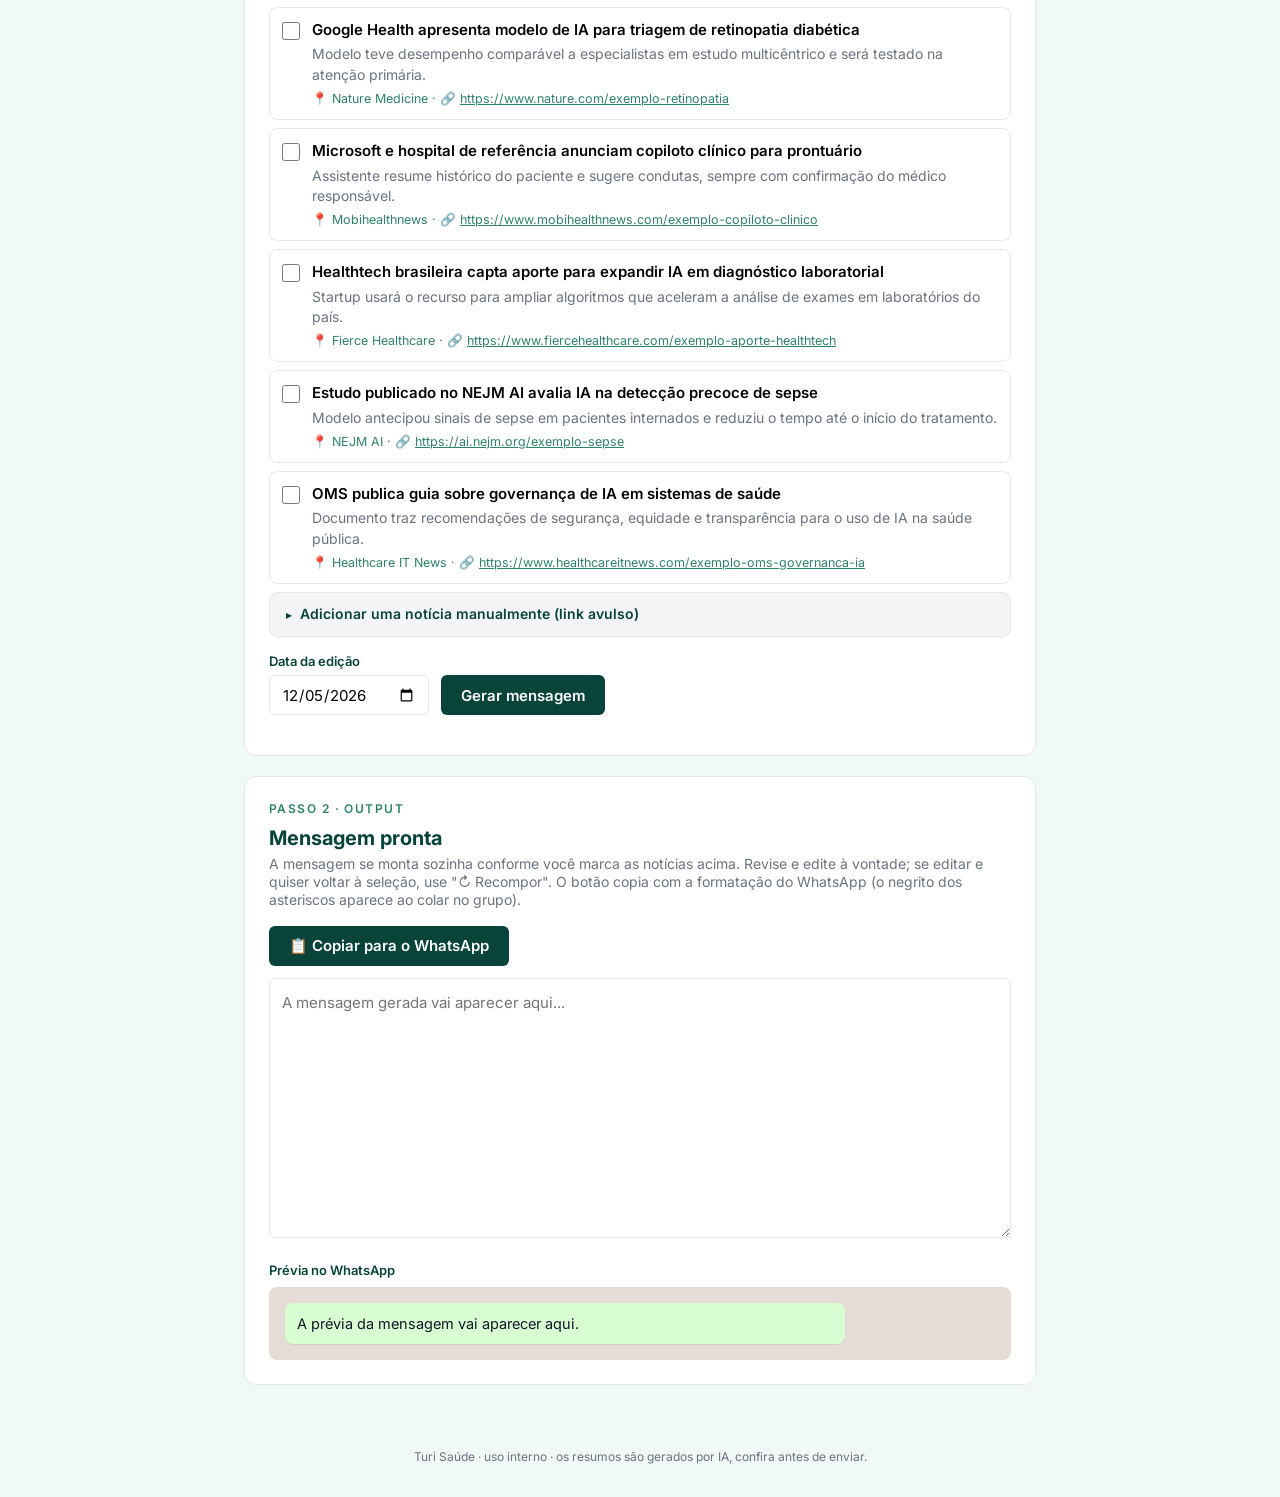
==== commit 16378fac: "Feed mostra todas as notícias; mensagem monta ao vivo conforme seleção (com Recompor para preservar " ====
--- a/index.html
+++ b/index.html
@@ -297,7 +297,7 @@
   <section class="card">
     <div class="kicker">Passo 1 · Escolha as notícias</div>
     <h2>Notícias do dia</h2>
-    <p class="hint">Puxadas automaticamente das suas tarefas diárias. Marque as que devem entrar na mensagem do WhatsApp.</p>
+    <p class="hint">Puxadas automaticamente das suas tarefas diárias. Todas aparecem aqui; marque as que devem entrar na mensagem. A mensagem vai se montando sozinha no Passo 2, na ordem em que você marca.</p>
     <div id="feed-status" class="feed-status"><span class="spinner"></span> Carregando o feed do dia...</div>
     <div id="feed-list"></div>
 
@@ -323,9 +323,10 @@
   <section class="card">
     <div class="kicker">Passo 2 · Output</div>
     <h2>Mensagem pronta</h2>
-    <p class="hint">Revise e edite à vontade. O botão abaixo copia o texto já com a formatação do WhatsApp (o negrito dos asteriscos aparece ao colar no grupo).</p>
+    <p class="hint">A mensagem se monta sozinha conforme você marca as notícias acima. Revise e edite à vontade; se editar e quiser voltar à seleção, use "↻ Recompor". O botão copia com a formatação do WhatsApp (o negrito dos asteriscos aparece ao colar no grupo).</p>
     <div class="output-actions output-actions-top">
       <button class="btn-primary btn-copy" id="copy">📋 Copiar para o WhatsApp</button>
+      <button class="btn-secondary" id="resync" type="button" style="display:none;">↻ Recompor da seleção</button>
       <span id="copy-feedback">Copiada! É só colar no grupo.</span>
     </div>
     <textarea id="output" placeholder="A mensagem gerada vai aparecer aqui..."></textarea>
@@ -443,7 +444,7 @@
     label.querySelector('.feed-item-resumo').textContent = it.resumo || '';
     const cb = label.querySelector('input');
     cb._item = { url: it.link, resumo: it.resumo || it.titulo || '', veiculo: veic };
-    cb.addEventListener('change', () => setFeedItemState(cb));
+    cb.addEventListener('change', () => { setFeedItemState(cb); refreshOutput(); });
     group.appendChild(label);
   });
   return group;
@@ -472,7 +473,7 @@
       '<button type="button" id="sel-all">Marcar todas</button>' +
       '<button type="button" id="sel-none">Desmarcar</button>';
     list.parentNode.insertBefore(bar, list);
-    const setAll = (v) => document.querySelectorAll('#feed-list input[type=checkbox]').forEach(cb => { cb.checked = v; setFeedItemState(cb); });
+    const setAll = (v) => { document.querySelectorAll('#feed-list input[type=checkbox]').forEach(cb => { cb.checked = v; setFeedItemState(cb); }); refreshOutput(); };
     $('sel-all').addEventListener('click', () => setAll(true));
     $('sel-none').addEventListener('click', () => setAll(false));
     statusEl.classList.remove('error');
@@ -625,19 +626,47 @@
     .replace(/(https?:\/\/[^\s]+)/g, '<a href="$1" target="_blank" rel="noopener">$1</a>');
   $('preview').innerHTML = html;
 }
-$('output').addEventListener('input', renderPreview);
-
-// ---------- Generate ----------
+
+// Estado da mensagem: notícias manuais (resumidas via API) e controle de edição manual.
+let manualItems = [];
+let outputDirty = false;
+function setOutput(text) {
+  $('output').value = text;
+  outputDirty = false;
+  renderPreview();
+  updateResyncBtn();
+}
+function selectedFeedItems() {
+  return [...document.querySelectorAll('#feed-list input[type=checkbox]')]
+    .filter(cb => cb.checked)
+    .map(cb => cb._item)
+    .map(it => ({ url: it.url, resumo: it.resumo, veiculo: it.veiculo }));
+}
+// Recompõe a mensagem a partir da seleção atual (feed marcado + itens manuais já gerados).
+function refreshOutput(force) {
+  if (outputDirty && !force) { updateResyncBtn(); return; }
+  const items = [...selectedFeedItems(), ...manualItems];
+  setOutput(items.length ? buildMessage(items) : '');
+}
+function updateResyncBtn() {
+  const btn = $('resync');
+  if (!btn) return;
+  btn.style.display = outputDirty ? '' : 'none';
+}
+$('output').addEventListener('input', () => { outputDirty = true; renderPreview(); updateResyncBtn(); });
+$('resync').addEventListener('click', () => refreshOutput(true));
+$('edition-date').addEventListener('change', () => { if (!outputDirty) refreshOutput(); });
+
+// ---------- Generate (resume os links manuais e recompõe a mensagem) ----------
+// As notícias do feed já entram na mensagem ao vivo, ao marcar a caixinha.
+// Este botão serve para acrescentar links manuais (resumidos via API).
 $('generate').addEventListener('click', async () => {
-  // 1) Notícias marcadas no feed: já têm resumo e veículo, não precisam de API.
-  const feedItems = [...document.querySelectorAll('#feed-list input[type=checkbox]')]
-    .filter(cb => cb.checked)
-    .map(cb => cb._item);
-
-  // 2) Links manuais: extraídos das caixas, resumidos via API. Usa o texto da caixa como contexto.
+  const hasFeed = selectedFeedItems().length > 0;
+
+  // Links manuais: extraídos das caixas, resumidos via API. Usa o texto da caixa como contexto.
   const boxTexts = [...document.querySelectorAll('.link-input')].map(t => t.value).filter(s => s.trim());
   const jobs = [];
-  const seen = new Set(feedItems.map(i => i.url));
+  const seen = new Set([...selectedFeedItems().map(i => i.url), ...manualItems.map(i => i.url)]);
   for (const boxText of boxTexts) {
     for (const url of extractUrls(boxText)) {
       if (seen.has(url)) continue;
@@ -646,7 +675,7 @@
     }
   }
 
-  if (!feedItems.length && !jobs.length) {
+  if (!hasFeed && !jobs.length && !manualItems.length) {
     $('status').innerHTML = '';
     statusItem('').error('Marque ao menos uma notícia do feed acima, ou adicione um link manual.');
     return;
@@ -663,35 +692,36 @@
   }
   if (apiKey) { localStorage.setItem(KEY_STORAGE, apiKey); loadKey(); }
 
+  if (!jobs.length) {
+    // Sem links manuais novos: só recompõe a mensagem a partir da seleção do feed.
+    refreshOutput(true);
+    $('output').scrollIntoView({ behavior: 'smooth', block: 'start' });
+    return;
+  }
+
   const btn = $('generate');
   btn.disabled = true;
   btn.textContent = 'Gerando...';
   $('status').innerHTML = '';
 
-  const items = [];
-  // Feed primeiro, na ordem exibida.
-  feedItems.forEach(it => items.push({ url: it.url, resumo: it.resumo, veiculo: it.veiculo }));
-  if (feedItems.length) {
-    statusItem('').done(feedItems.length + (feedItems.length === 1 ? ' notícia do feed adicionada.' : ' notícias do feed adicionadas.'));
-  }
-
-  // Links manuais via API.
+  // Links manuais via API, acrescentados ao final (depois das notícias do feed).
   for (const job of jobs) {
     const st = statusItem(job.url);
     try {
       const content = await fetchContent(job.url);
       st.update((content ? 'Resumindo ' : 'Conteúdo indisponível, resumindo pelo link ') + job.url);
       const { resumo, veiculo } = await summarize(job.url, content, job.context, apiKey);
-      items.push({ url: job.url, resumo, veiculo });
+      manualItems.push({ url: job.url, resumo, veiculo });
       st.done(resumo + ' (' + veiculo + ')');
     } catch (err) {
-      items.push({ url: job.url, resumo: '[Edite: resumo da notícia]', veiculo: '[Edite: nome do veículo]' });
+      manualItems.push({ url: job.url, resumo: '[Edite: resumo da notícia]', veiculo: '[Edite: nome do veículo]' });
       st.error('Falhou: ' + job.url + ' · ' + err.message);
     }
-  }
-
-  $('output').value = buildMessage(items);
-  renderPreview();
+    // limpa as caixas já processadas para não duplicar em novo clique
+  }
+  document.querySelectorAll('.link-input').forEach(t => t.value = '');
+
+  refreshOutput(true);
   btn.disabled = false;
   btn.textContent = 'Gerar mensagem';
   $('output').scrollIntoView({ behavior: 'smooth', block: 'start' });
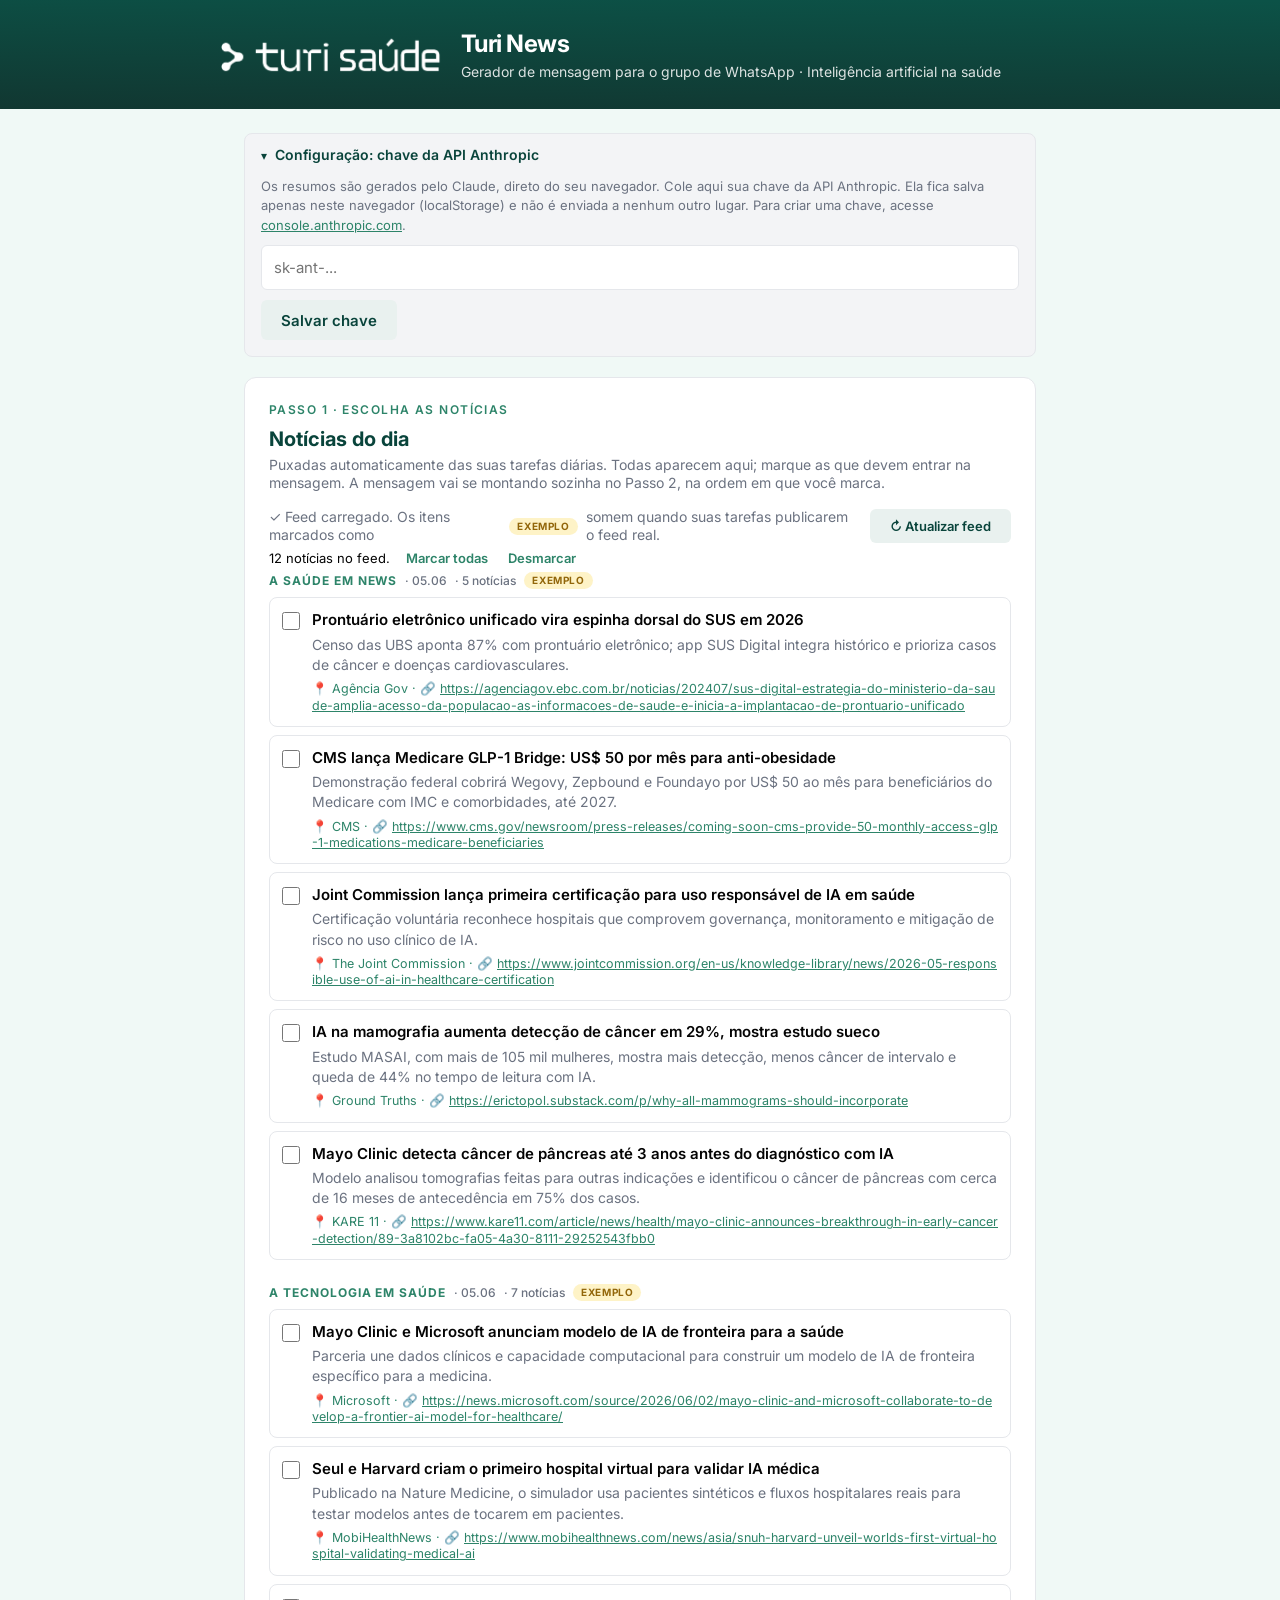
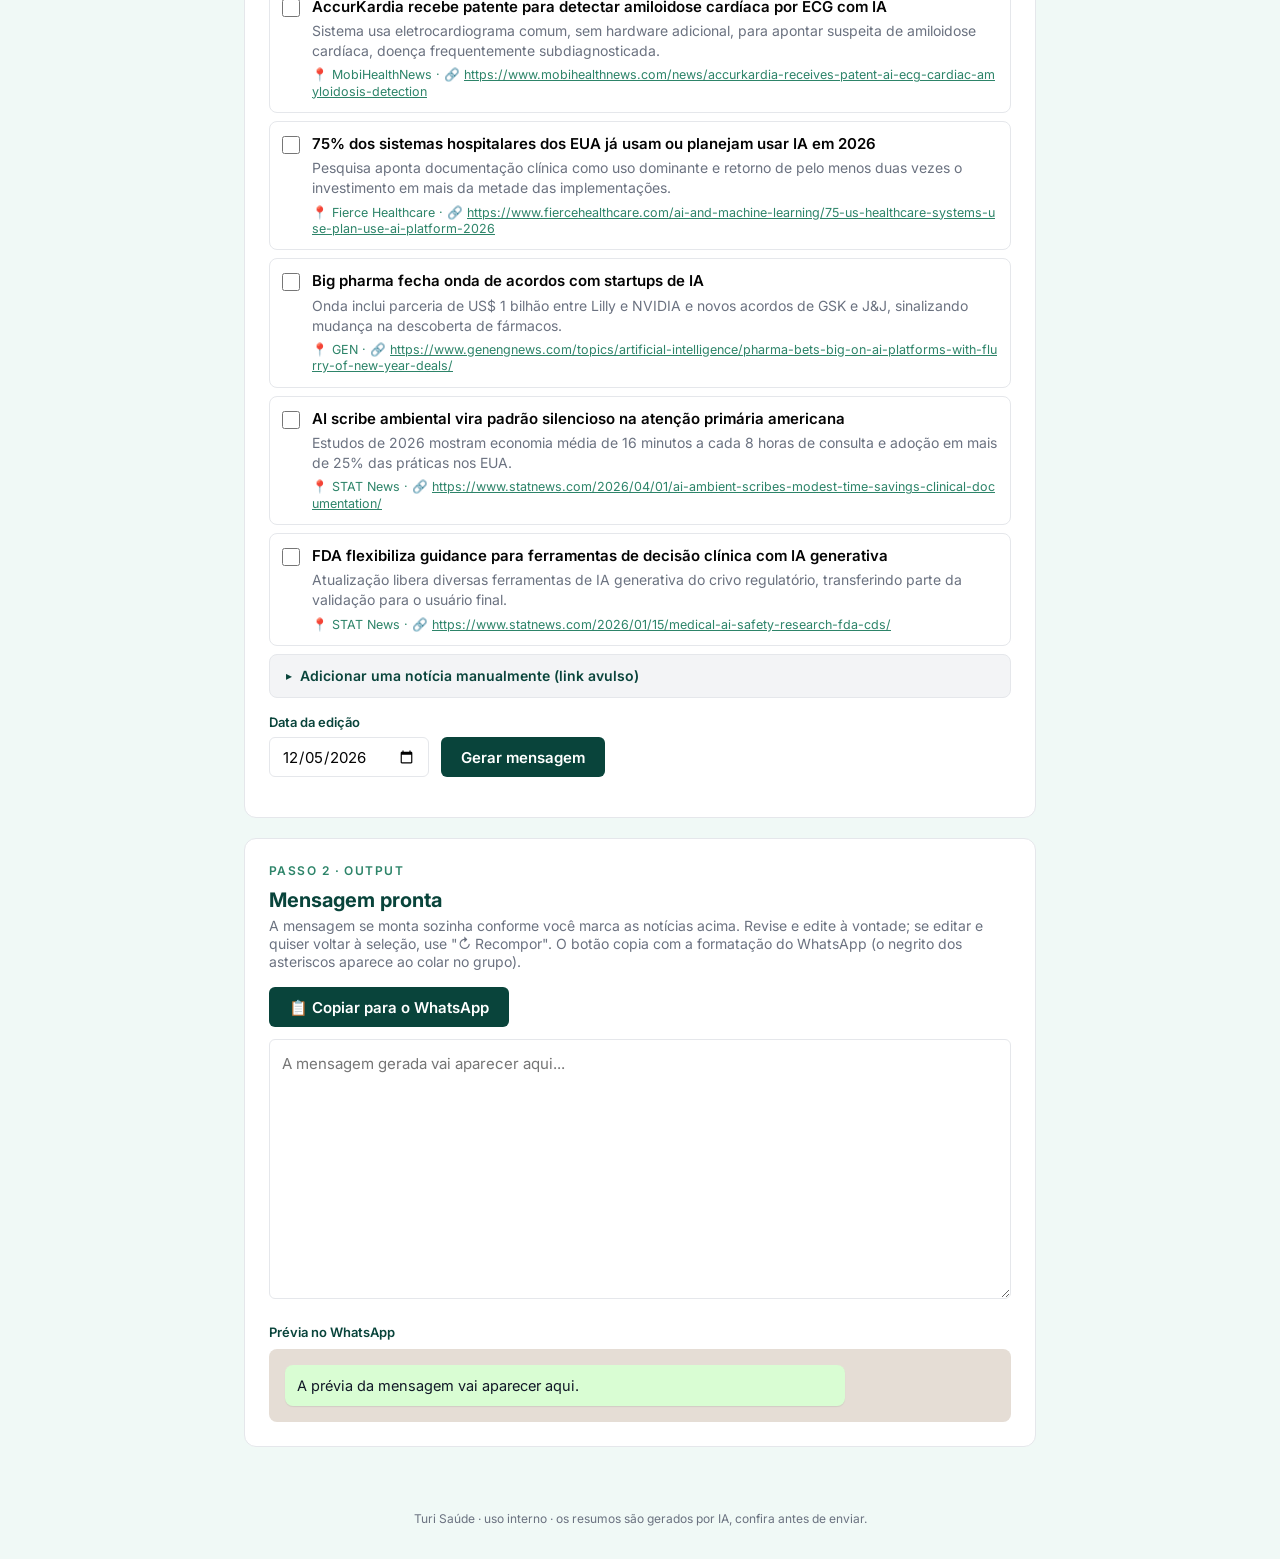
==== commit ac759d6d: "Botão Atualizar feed (recarrega sem cache e preserva seleção); feed sempre sem cache Co-Authored-By:" ====
--- a/index.html
+++ b/index.html
@@ -134,7 +134,9 @@
   }
   .btn-add:hover { background: #CEEAE1; }
   /* Feed */
-  .feed-status { font-size: 14px; color: var(--muted-foreground); display: flex; align-items: center; gap: 8px; margin-bottom: 4px; }
+  .feed-topbar { display: flex; align-items: center; gap: 12px; justify-content: space-between; margin-bottom: 4px; flex-wrap: wrap; }
+  #feed-refresh { height: 34px; font-size: 13px; flex-shrink: 0; }
+  .feed-status { font-size: 14px; color: var(--muted-foreground); display: flex; align-items: center; gap: 8px; flex: 1; min-width: 200px; }
   .feed-status.error { color: var(--destructive); }
   #feed-list { display: flex; flex-direction: column; gap: 16px; }
   .feed-group-head {
@@ -298,7 +300,10 @@
     <div class="kicker">Passo 1 · Escolha as notícias</div>
     <h2>Notícias do dia</h2>
     <p class="hint">Puxadas automaticamente das suas tarefas diárias. Todas aparecem aqui; marque as que devem entrar na mensagem. A mensagem vai se montando sozinha no Passo 2, na ordem em que você marca.</p>
-    <div id="feed-status" class="feed-status"><span class="spinner"></span> Carregando o feed do dia...</div>
+    <div class="feed-topbar">
+      <div id="feed-status" class="feed-status"><span class="spinner"></span> Carregando o feed do dia...</div>
+      <button class="btn-secondary" id="feed-refresh" type="button" title="Buscar a versão mais recente do feed">↻ Atualizar feed</button>
+    </div>
     <div id="feed-list"></div>
 
     <details class="config manual" id="manual">
@@ -452,8 +457,15 @@
 async function loadFeeds() {
   const list = $('feed-list');
   const statusEl = $('feed-status');
+  // preserva a seleção atual para reaplicar após recarregar
+  const prevChecked = new Set([...document.querySelectorAll('#feed-list input[type=checkbox]')].filter(cb => cb.checked).map(cb => cb._item && cb._item.url));
+  list.innerHTML = '';
+  const oldBar = document.querySelector('.feed-select-bar');
+  if (oldBar) oldBar.remove();
+  statusEl.classList.remove('error');
+  statusEl.innerHTML = '<span class="spinner"></span> Buscando o feed mais recente...';
   let total = 0, loadedAny = false, anyExample = false;
-  const bust = '?t=' + Math.random().toString(36).slice(2);
+  const bust = '?t=' + Date.now() + '-' + Math.random().toString(36).slice(2);
   for (const feed of FEEDS) {
     try {
       const r = await fetch(feed.file + bust, { cache: 'no-store' });
@@ -476,17 +488,25 @@
     const setAll = (v) => { document.querySelectorAll('#feed-list input[type=checkbox]').forEach(cb => { cb.checked = v; setFeedItemState(cb); }); refreshOutput(); };
     $('sel-all').addEventListener('click', () => setAll(true));
     $('sel-none').addEventListener('click', () => setAll(false));
+    // reaplica a seleção que existia antes de recarregar (URLs que ainda estão no feed)
+    if (prevChecked.size) {
+      document.querySelectorAll('#feed-list input[type=checkbox]').forEach(cb => {
+        if (cb._item && prevChecked.has(cb._item.url)) { cb.checked = true; setFeedItemState(cb); }
+      });
+      refreshOutput();
+    }
     statusEl.classList.remove('error');
     statusEl.innerHTML = anyExample
-      ? '✓ Feed do dia carregado. Os itens marcados como <span class="badge">exemplo</span> somem quando suas tarefas publicarem o feed real.'
-      : '✓ Feed do dia carregado.';
+      ? '✓ Feed carregado. Os itens marcados como <span class="badge">exemplo</span> somem quando suas tarefas publicarem o feed real.'
+      : '✓ Feed carregado (versão mais recente).';
   } else {
     statusEl.classList.remove('error');
-    statusEl.textContent = 'Nenhum feed do dia encontrado ainda. Você pode adicionar notícias manualmente abaixo.';
+    statusEl.textContent = 'Nenhum feed encontrado ainda. Você pode adicionar notícias manualmente abaixo.';
     $('manual').open = true;
   }
 }
 loadFeeds();
+$('feed-refresh').addEventListener('click', () => loadFeeds());
 
 // ---------- URL extraction ----------
 function extractUrls(text) {
